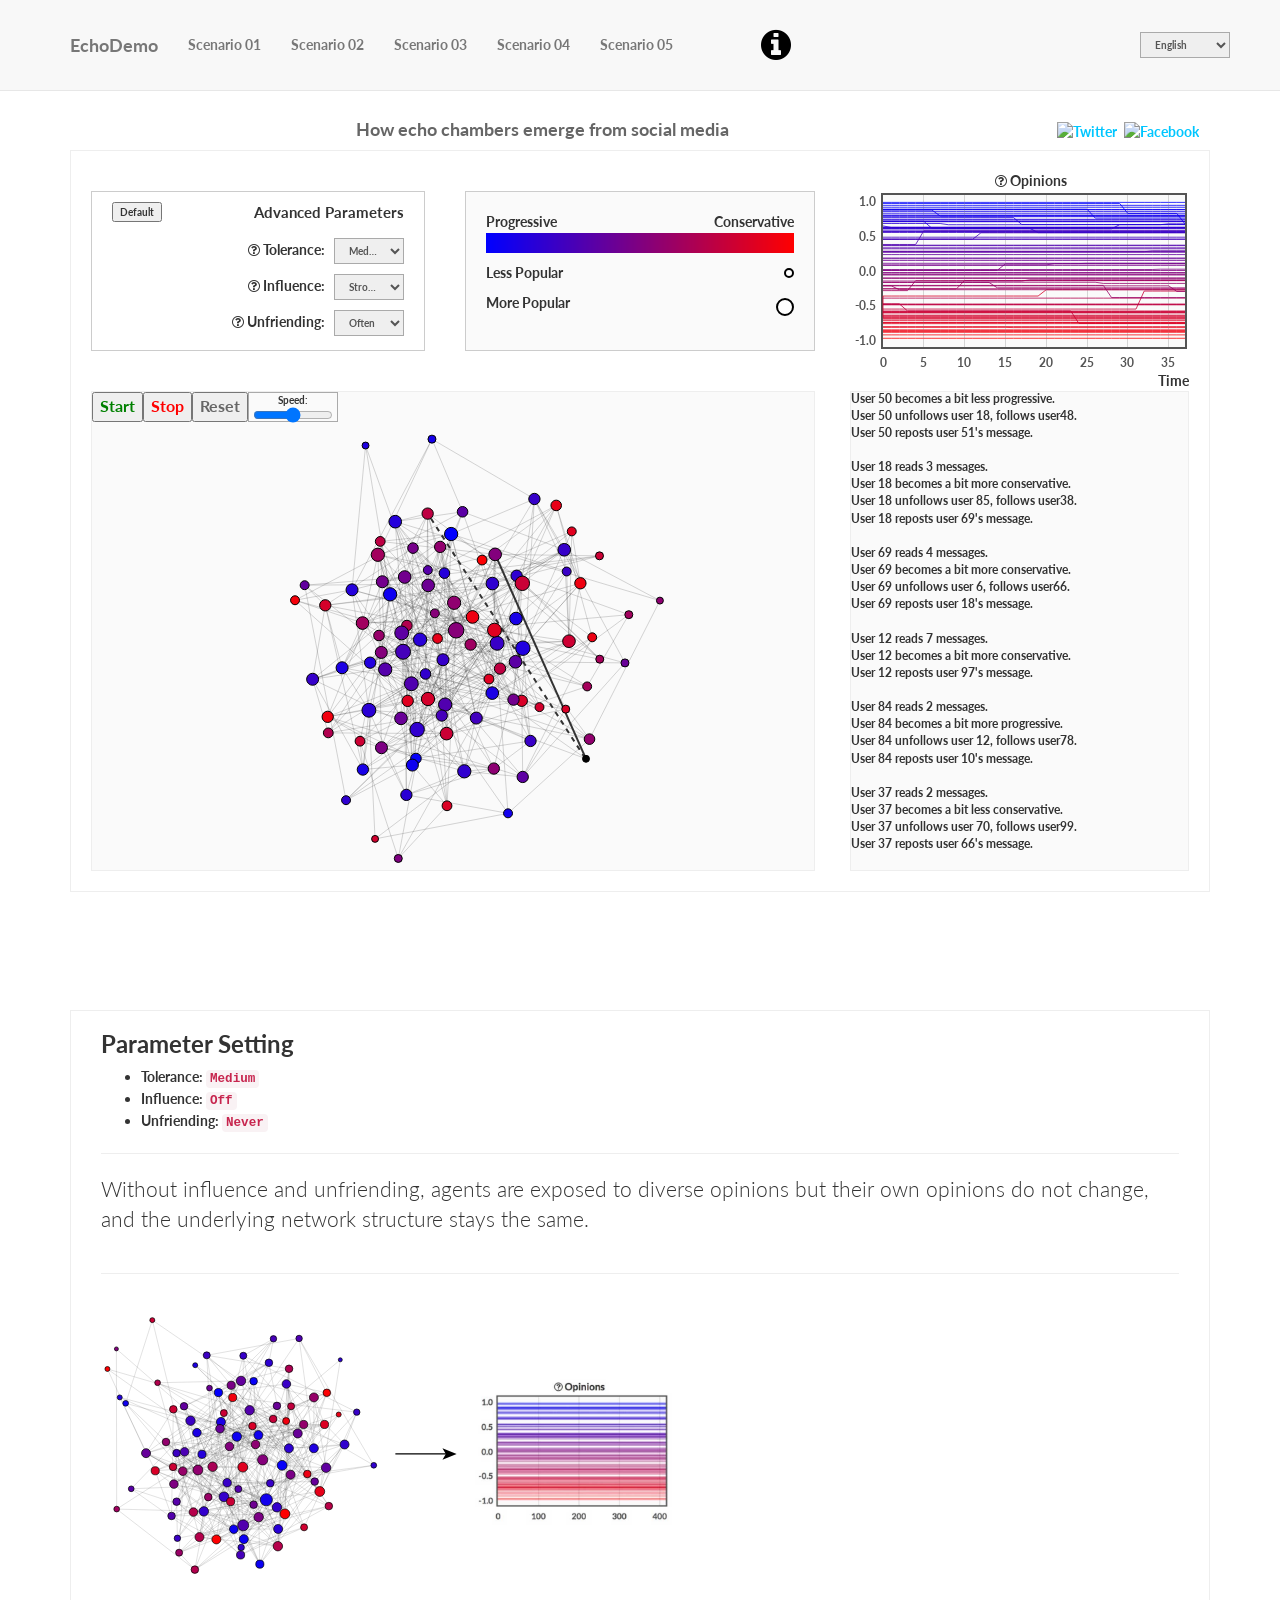
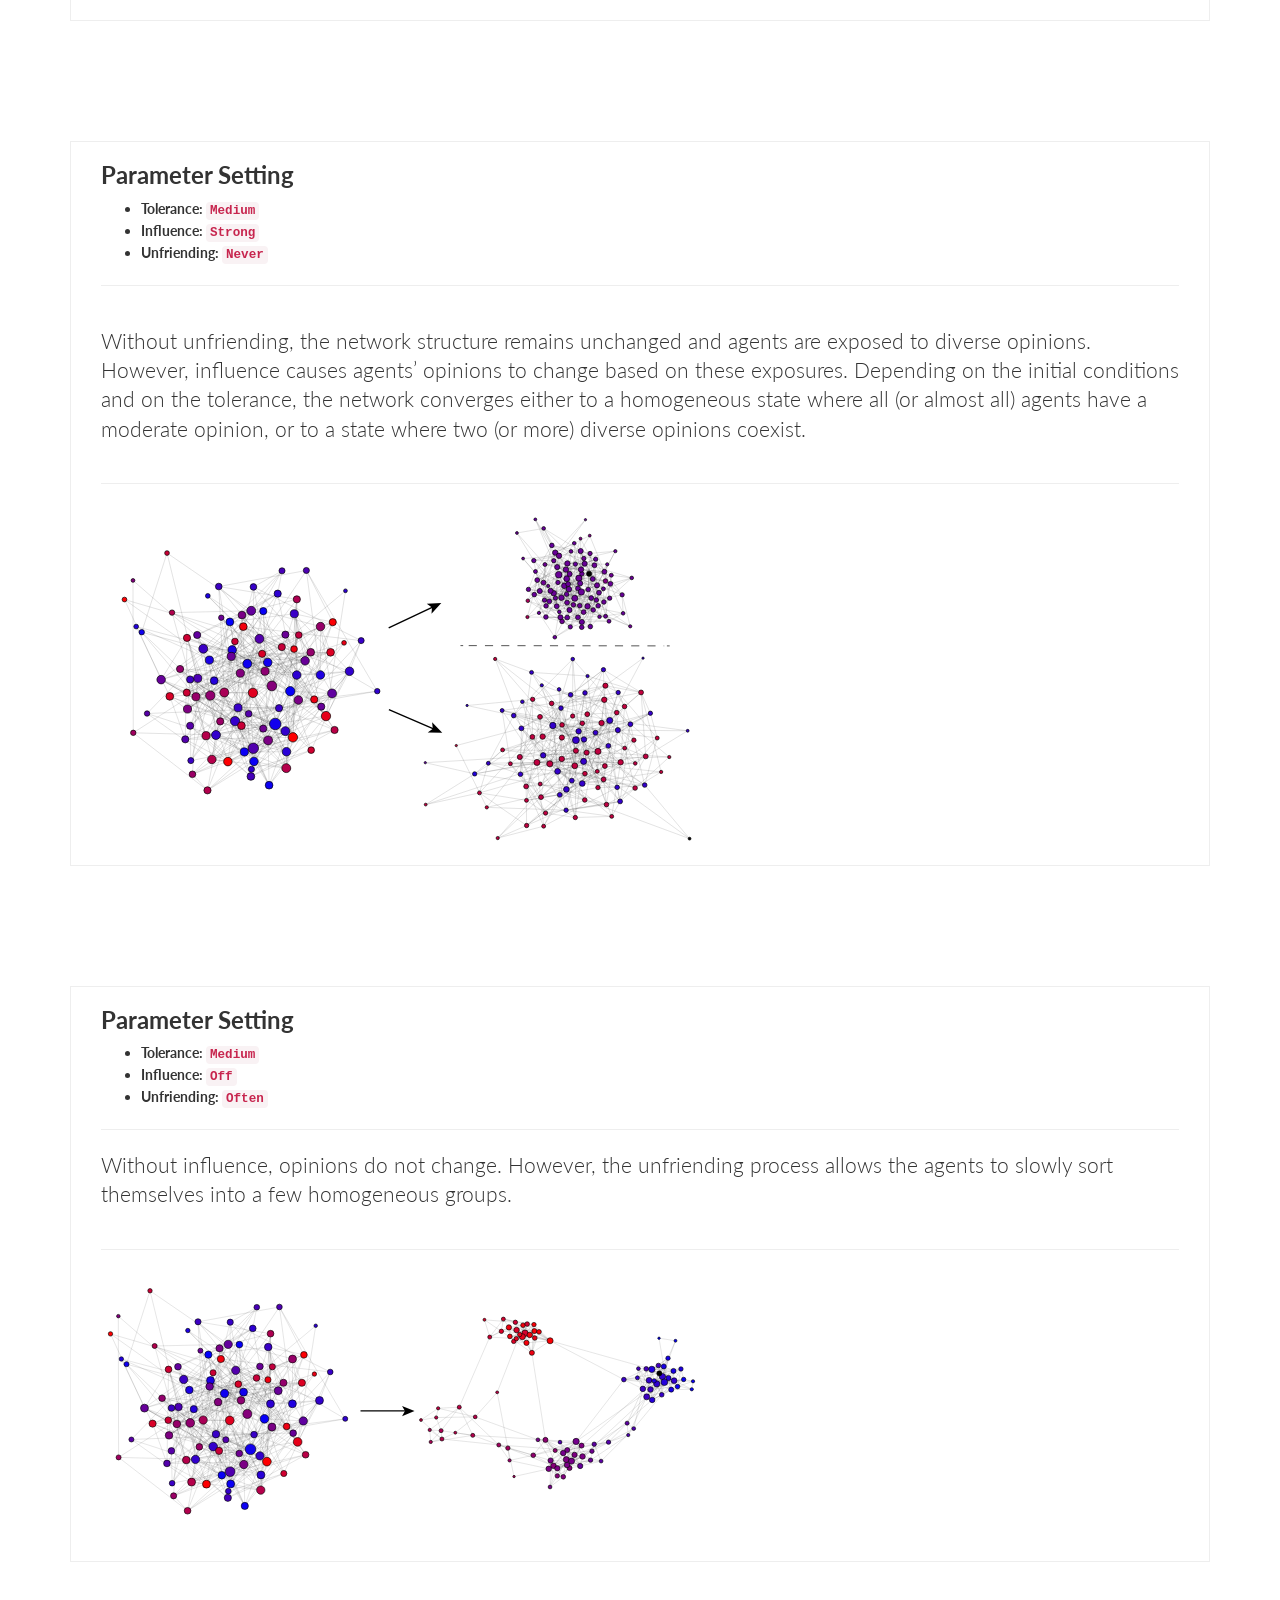
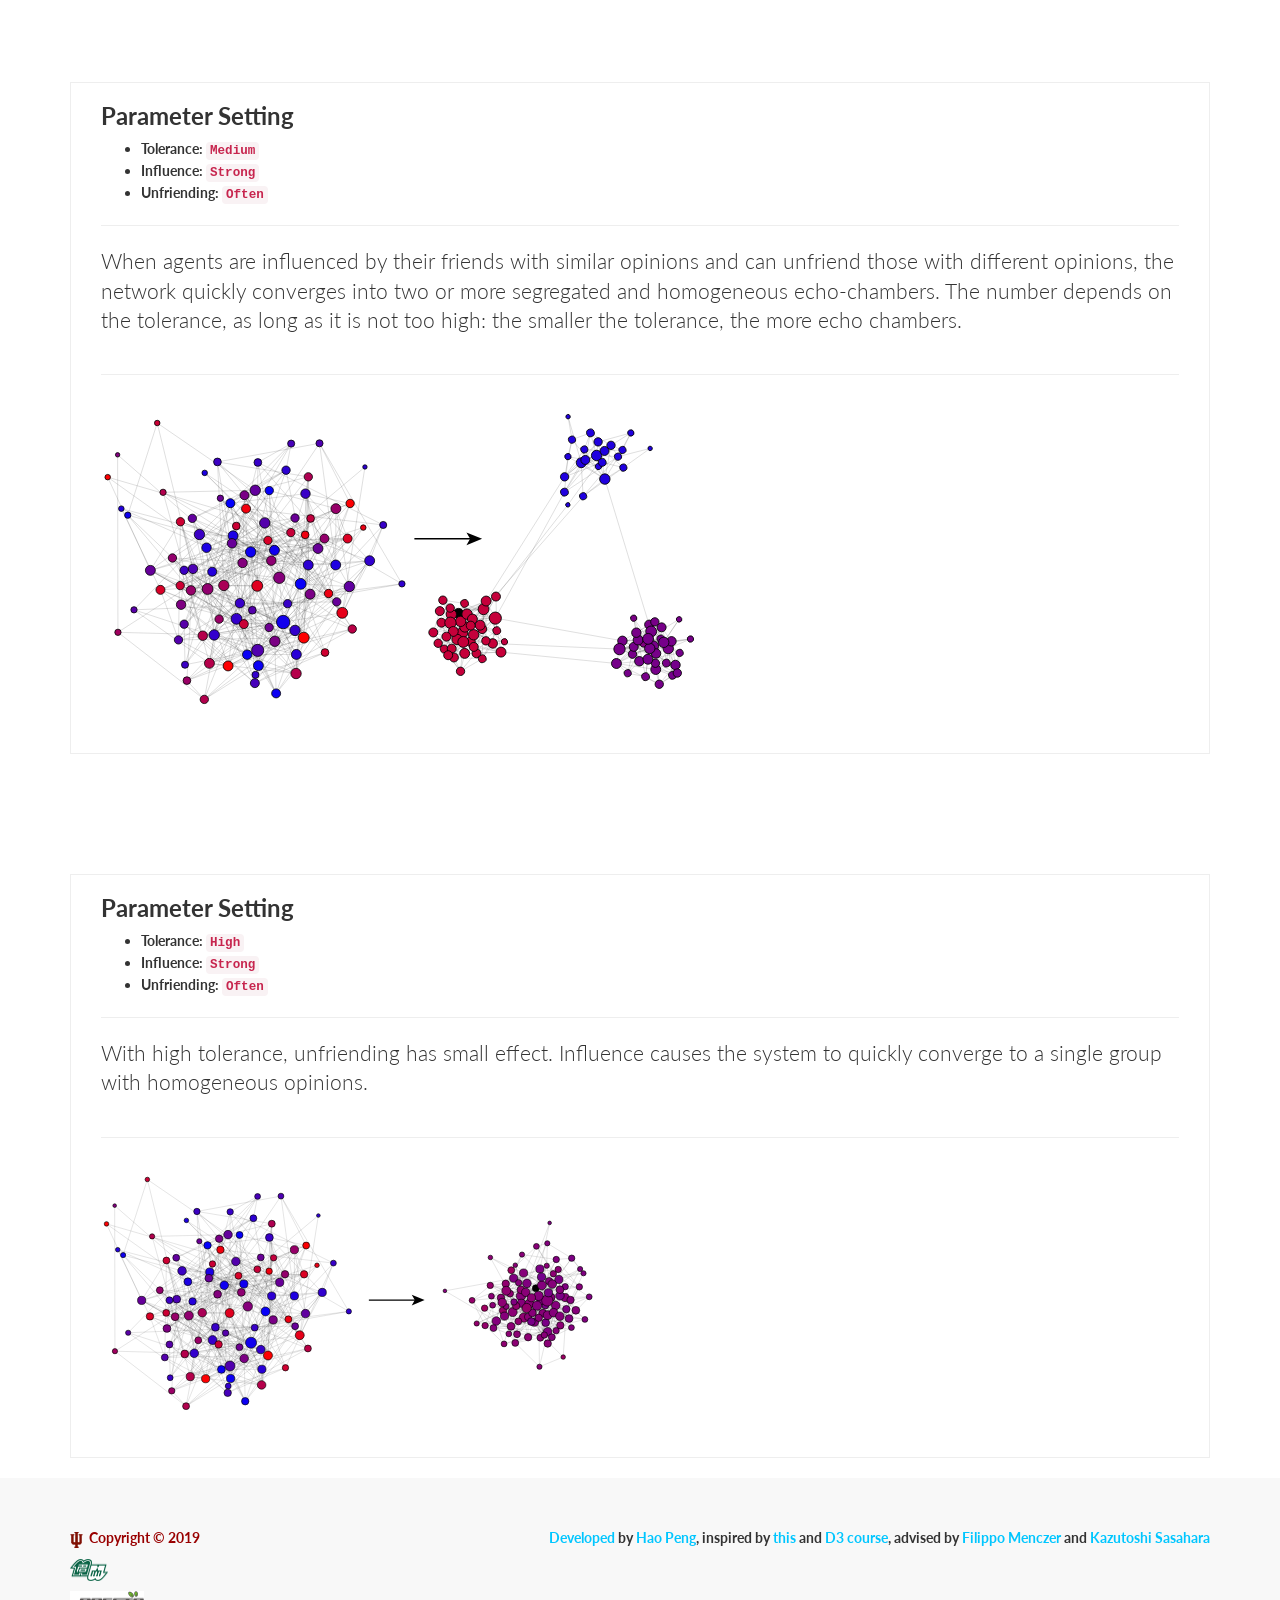
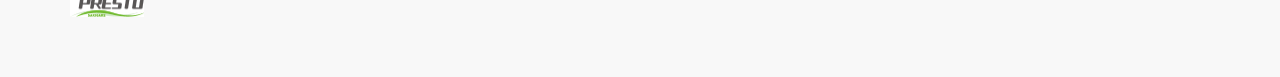
==== index.html @ 03f7b594 "Update index.html" ====
<!DOCTYPE html>
<html>

<head>
<title>Social Media Echo Chamber</title>
<meta charset="utf-8"/>
<meta name="viewport" content="width=device-width, height=device-height, initial-scale=1">
<meta property="og:title" content="EchoDemo" />
<meta property="og:description" content="How echo chambers emerge from social media" />
<meta property="og:url" content="https://haoopeng.github.io/echo-demo/" />
<meta property="og:image" content="https://haoopeng.github.io/echo-demo/img/EchoDemo.jpg" />
<meta property="og:type" content="website" />

<link rel="shortcut icon" type="image/x-icon" href="img/favicon.ico"/>
<link rel="stylesheet" type="text/css" href="https://maxcdn.bootstrapcdn.com/font-awesome/4.7.0/css/font-awesome.min.css"/>
<link rel='stylesheet' type='text/css' href='https://fonts.googleapis.com/css?family=Lato:100,300,400,700,900,100italic,300italic,400italic,700italic,900italic'/>
<link type="text/css" rel="stylesheet" href="css/bootstrap.min.css"/>
<link type="text/css" rel="stylesheet" href="css/main.css"/>
<link type="text/css" rel="stylesheet" href="css/jBox.css"/>
<link type="text/css" rel="stylesheet" href="css/scrolling-nav.css"/>
</head>

<!-- <body> -->
<body id="page-top" data-spy="scroll" data-target=".navbar-fixed-top">

    <!-- Navigation -->
    <nav class="navbar navbar-default navbar-fixed-top" role="navigation">
        <div class="container">
            <div class="navbar-header page-scroll">
                <button type="button" class="navbar-toggle" data-toggle="collapse" data-target=".navbar-ex1-collapse">
                    <span class="sr-only">Toggle navigation</span>
                    <span class="icon-bar"></span>
                    <span class="icon-bar"></span>
                    <span class="icon-bar"></span>
                </button>
                <a class="navbar-brand page-scroll" href="#page-top"><span class="lang-command">Title</span></a>
            </div>

            <!-- Collect the nav links, forms, and other content for toggling -->
            <div class="collapse navbar-collapse navbar-ex1-collapse">
                <ul class="nav navbar-nav">
                    <li class="hidden">
                        <a class="page-scroll" href="#page-top"></a>
                    </li>
                    <li>
                        <a class="page-scroll" href="#scenario01"><span class="lang-command">Scenario</span> 01</a>
                    </li>
                    <li>
                        <a class="page-scroll" href="#scenario02"><span class="lang-command">Scenario</span> 02</a>
                    </li>
                    <li>
                        <a class="page-scroll" href="#scenario03"><span class="lang-command">Scenario</span> 03</a>
                    </li>
                    <li>
                        <a class="page-scroll" href="#scenario04"><span class="lang-command">Scenario</span> 04</a>
                    </li>
                    <li>
                        <a class="page-scroll" href="#scenario05"><span class="lang-command">Scenario</span> 05</a>
                    </li>
                </ul>
                <i id="info-tab" class="fa fa-info-circle"></i>
                <select id="soflow-l" onChange="languagesselectorListener()">
                </select>
            </div>
        </div>
    </nav>

    <!-- Intro Section -->
    <section id="intro" class="intro-section">
      <div class="container">
        <div class="row">
          <div id="demo-title">
            <div class="col-sm-10 col-xs-12">
                <h4><span class="lang-command">Theme</span></h4>
            </div>
            <div class="col-sm-2 col-xs-12">
                <a href="https://twitter.com/share?url=https://haoopeng.github.io/echo-demo/&amp;text=Echo%20Chamber%20Demo&amp;hashtags=SocialMediaEchoChamber" target="_blank"><img src="https://simplesharebuttons.com/images/somacro/twitter.png" alt="Twitter"/></a>
                <a href="http://www.facebook.com/sharer.php?u=https://haoopeng.github.io/echo-demo/" target="_blank"><img src="https://simplesharebuttons.com/images/somacro/facebook.png" alt="Facebook"/></a>
            </div>
          </div>
        </div>

        <div id="demo-box">
          <div class="row">
            <div class="col-sm-4 col-xs-12">
                <div id="demo-controls">
                  <div id="para-title">
                    <button id="default-button"><span class="lang-command">Default</span></button><span class="lang-command">AdvancedParameters</span>
                  </div>
                  <div id="para-line"><i class="fa fa-question-circle-o" aria-hidden="true" title="$ToleranceDiscription"></i> <span class="lang-command">Tolerance</span>:&nbsp;&nbsp;
                    <select id="soflow-t">
                      <option value="0.2">$Low</option>
                      <option value="0.4" selected="selected">$Medium</option>
                      <option value="1.0">$High</option>
                    </select>
                  </div>
                  <div id="para-line"><i class="fa fa-question-circle-o" aria-hidden="true" title="$InfluenceDiscription"></i> <span class="lang-command">Influence</span>:&nbsp;&nbsp;
                    <select id="soflow-i">
                      <option value="0">$Off</option>
                      <option value="0.2">$Weak</option>
                      <option value="0.8" selected="selected">$Strong</option>
                    </select>
                  </div>
                  <div id="para-line"><i class="fa fa-question-circle-o" aria-hidden="true" title="$UnfriendingDiscription"></i> <span class="lang-command">Unfriending</span>:&nbsp;&nbsp;
                    <select id="soflow-u">
                      <option value="0">$Never</option>
                      <option value="0.5">$Sometimes</option>
                      <option value="0.9" selected="selected">$Often</option>
                    </select>
                  </div>
                </div>
              </div>

            <div class="col-sm-4 col-xs-12">
                <div id="demo-legend">
                    <span class="lang-command">Progressive</span><span id="demo-right" class="lang-command">Conservative</span>
                    <img src="img/RdPrBu.png" width="100%" height="20" alt="RdPrBu" style="max-width:100%;">
                    <div id="para-line"></div>
                    <div id="para-line">
                      <span class="lang-command">LessPopular</span><span class="symbol small"></span>
                    </div>
                    <div id="para-line">
                      <span class="lang-command">MorePopular</span><span class="symbol large"></span>
                    </div>
                </div>
            </div>

            <div class="col-sm-4 col-xs-12">
              <div id="demo-plot">
                <div id="plot-title">&nbsp;&nbsp;&nbsp;&nbsp;&nbsp;&nbsp;<i class="fa fa-question-circle-o" aria-hidden="true" title="$GraphDiscription"></i> <span class="lang-command">GraphTitle</span></div>
                <div id="demo-epicurves"></div>
                <div id="plot-xlable"><span class="lang-command">Time</span></div>
              </div>
            </div>
          </div>

          <div class="row">
            <div class="col-sm-8 col-xs-12">
              <div id="demo-graph-layout">
                <!-- <span id="start-text">Click Start button to start!</span> -->
                <button id="start-button"><span class="lang-command">Start</span></button>
                <button id="stop-button"><span class="lang-command">Stop</span></button>
                <button id="reset-button"><span class="lang-command">Reset</span></button>
                <span id="speed-box"><span class="lang-command">Speed</span>:</ br><input id="speed" type="range" min="0" max = "199" value="100" step="1" /></span>
              </div>
            </div>

            <div class="col-sm-4 col-xs-12">
              <div id="demo-chatting">
              </div>
            </div>
          </div>
        </div>
      </div>
    </section>

    <section id="scenario01" class="tutorial-section">
        <div class="container">
          <div id="tutorial-box">
            <div class="row">
                <div class="col-xs-12">
                    <h3 class="lang-command">ParameterSetting</h3>
                    <ul>
                      <li><span class="lang-command">Tolerance</span>: <code class="lang-command">Medium</code></li>
                      <li><span class="lang-command">Influence</span>: <code class="lang-command">Off</code></li>
                      <li><span class="lang-command">Unfriending</span>: <code class="lang-command">Never</code></li>
                    </ul>
                    <hr>
                </div>
            </div>
            <div class="row">
                <div class="col-xs-12">
                  <p class="lead"><span class="lang-command">Scenario01Discription</span></p>
                </div>
            </div>
            <div class="row">
                <div class="col-xs-12">
                    <hr>
                    <img class="img-responsive" src="svg/scenario01.svg" alt="scenario01" width="600">
                </div>
            </div>
            <br/>
          </div>
        </div>
    </section>

    <section id="scenario02" class="tutorial-section">
        <div class="container">
          <div id="tutorial-box">
            <div class="row">
                <div class="col-xs-12">
                    <h3 class="lang-command"><span class="lang-command">ParameterSetting</span></h3>
                    <ul>
                      <li><span class="lang-command">Tolerance</span>: <code class="lang-command">Medium</code></li>
                      <li><span class="lang-command">Influence</span>: <code class="lang-command">Strong</code></li>
                      <li><span class="lang-command">Unfriending</span>: <code class="lang-command">Never</code></li>
                    </ul>
                    <hr>
                </div>
            </div>
            <br/>
            <div class="row">
                <div class="col-xs-12">
                  <p class="lead"><span class="lang-command">Scenario02Discription</span></p>
                </div>
            </div>
            <div class="row">
                <div class="col-xs-12">
                    <hr>
                    <img class="img-responsive" src="svg/scenario02.svg" alt="scenario02" width="600">
                </div>
            </div>
          </div>
        </div>
    </section>

    <section id="scenario03" class="tutorial-section">
        <div class="container">
          <div id="tutorial-box">
            <div class="row">
                <div class="col-xs-12">
                    <h3 class="lang-command">ParameterSetting</h3>
                    <ul>
                      <li><span class="lang-command">Tolerance</span>: <code class="lang-command">Medium</code></li>
                      <li><span class="lang-command">Influence</span>: <code class="lang-command">Off</code></li>
                      <li><span class="lang-command">Unfriending</span>: <code class="lang-command">Often</code></li>
                    </ul>
                    <hr>
                </div>
            </div>
            <div class="row">
                <div class="col-xs-12">
                  <p class="lead"><span class="lang-command">Scenario03Discription</span></p>
                </div>
            </div>
            <div class="row">
                <div class="col-xs-12">
                    <hr>
                    <img class="img-responsive" src="svg/scenario03.svg" alt="scenario03" width="600">
                </div>
            </div>
            <br/>
          </div>
        </div>
    </section>

    <section id="scenario04" class="tutorial-section">
        <div class="container">
          <div id="tutorial-box">
            <div class="row">
                <div class="col-xs-12">
                    <h3 class="lang-command">ParameterSetting</h3>
                    <ul>
                      <li><span class="lang-command">Tolerance</span>: <code class="lang-command">Medium</code></li>
                      <li><span class="lang-command">Influence</span>: <code class="lang-command">Strong</code></li>
                      <li><span class="lang-command">Unfriending</span>: <code class="lang-command">Often</code></li>
                    </ul>
                    <hr>
                </div>
            </div>
            <div class="row">
                <div class="col-lg-12 col-sm-12 col-md-12 col-xs-12">
                  <p class="lead"><span class="lang-command">Scenario04Discription</span></p>
                </div>
            </div>
            <div class="row">
                <div class="col-xs-12">
                    <hr>
                    <img class="img-responsive" src="svg/scenario04.svg" alt="scenario04" width="600">
                </div>
            </div>
            <br/>
          </div>
        </div>
    </section>

    <section id="scenario05" class="tutorial-section">
        <div class="container">
          <div id="tutorial-box">
            <div class="row">
                <div class="col-xs-12">
                    <h3 class="lang-command">ParameterSetting</h3>
                    <ul>
                      <li><span class="lang-command">Tolerance</span>: <code class="lang-command">High</code></li>
                      <li><span class="lang-command">Influence</span>: <code class="lang-command">Strong</code></li>
                      <li><span class="lang-command">Unfriending</span>: <code class="lang-command">Often</code></li>
                    </ul>
                    <hr>
                </div>
            </div>
            <div class="row">
                <div class="col-xs-12">
                  <p class="lead"><span class="lang-command">Scenario05Discription</span></p>
                </div>
            </div>
            <div class="row">
                <div class="col-xs-12">
                    <hr>
                    <img class="img-responsive" src="svg/scenario05.svg" alt="scenario05" width="500">
                </div>
            </div>
            <br/>
          </div>
        </div>
    </section>

    <div id="footer">
      <div class="container">
        <div class="row">
          <div class="col-md-2 col-sm-12">
            <div id="copyright">
              <p><img src="img/block-iu.png" height="16" width="13" alt="IUB" align="top">&nbsp; <a id="copy" href="https://www.iu.edu/copyright/index.html">Copyright &copy; 2019</a><br/></p>
              <p><a id="copy" href="http://www.nagoya-u.ac.jp/"><img src="img/NU_logo.png" height="22" width="38" alt="Nagoya Univ" border="0"></a></p>
              <p><a id="copy" href="http://www.jst.go.jp/kisoken/presto/en/index.html"><img src="img/presto_enS.jpg" height="26" width="74" alt="Presto" border="0"></a></p>
            </div>
          </div>
          <div class="col-md-10 col-sm-12">
            <div id="author">
              <a href="https://github.com/haoopeng/Social-Media-Echo-Chamber">Developed</a> by <a href="http://haoopeng.github.io/">Hao Peng</a>, inspired by <a href="http://bl.ocks.org/ccattuto/raw/5892995/">this</a> and <a href="https://github.com/yy/dviz-course">D3 course</a>, advised by <a href="http://cnets.indiana.edu/fil/">Filippo Menczer</a> and <a href="http://www.colorlessgreen.info/">Kazutoshi Sasahara</a><Br>
              <span class="lang-command">TranslatersName</span>
            </div>
          </div>
        </div>
      </div>
    </div>

    <div id="info">
      <div id="info-inner">
        <i id="info-close" class="fa fa-times"></i>
        <div id="info-inner-inner">
          <h1 class="lang-command">InfoTitle</h1>
          <h2 class="lang-command">InfoIntroQ</h2>
          <p class="lang-command">InfoIntroA</p>
          <h2 class="lang-command">InfoRepresentQ</h2>
          <p class="lang-command">InfoRepresentA</p>
          <h2 class="lang-command">InfoHowQ</h2>
          <p class="lang-command">InfoHowA</p>
          <h2 class="lang-command">InfoInstructionsQ</h2>
          <p class="lang-command">InfoInstructionsA</p>
        </div>
      </div>
    </div>


<script type="text/javascript" src="js/jquery-2.2.4.min.js"></script>
<script type="text/javascript" src="js/jquery.flot.min.js"></script>
<script type="text/javascript" src="js/jquery.easing.min.js"></script>
<script type="text/javascript" src="js/bootstrap.min.js"></script>
<!-- put jBox.js below jquery.js -->
<script type="text/javascript" src="js/jBox.min.js"></script>
<script type="text/javascript" src="js/scrolling-nav.js"></script>
<script type="text/javascript" src="js/d3.v4.min.js" charset="utf-8"></script>
<script type="text/javascript" src="js/d3-color.v1.min.js"></script>
<script type="text/javascript" src="js/d3-scale-chromatic.v1.min.js" charset="utf-8"></script>
<script type="text/javascript" src="js/languageset.js" charset="utf-8"></script>
<script type="text/javascript" src="js/main.js"></script>
<script type="text/javascript" src="js/language.js" charset="utf-8"></script>

<script type="text/javascript">
  $(document).ready(function() {
    new jBox('Tooltip', {
      attach: 'i.fa.fa-question-circle-o',
      theme: 'TooltipDark',
      width: 350
    });
  });
</script>

</body>

</html>
---- css/main.css ----
/*.demo-container {
    width: 1040px;
    margin: auto;
}*/

div#demo-box {
  border: 1px solid #eee;
}

div#tutorial-box {
  border: 1px solid #eee;
  padding: 30px;
  padding-top: 0px;
  padding-bottom: 10px;
}

div#demo-title {
  text-align: center;
  color: #666;
}

#demo-title img {
  margin-top: 10px;
  width: 20px;
  padding: 2px;
  border: 0;
  box-shadow: 0;
  display: inline;
}

div#demo-controls {
  height: 160px;
  margin: 20px;
  margin-bottom: 0;
  text-align: right;
  padding: 20px;
  padding-top: 10px;
  padding-bottom: 10px;
  border: 1px solid #ccc;
}

div#para-title {
  font-size: 15px;
  margin-bottom: 15px;
}

div#para-line {
  margin-bottom: 10px;
}

select#soflow-t, #soflow-i, #soflow-u {
  background-position: 97% center;
  background-repeat: no-repeat;
  border: 1px solid #AAA;
  color: #555;
  overflow: hidden;
  padding: 5px 10px;
  text-overflow: ellipsis;
  white-space: nowrap;
  width: 70px;
  font-size: 10px;
}

select#soflow-l {
  position: absolute;
  right: 50px;
  top: 50%;
  transform: translateY(-50%);
  background-position: 97% center;
  background-repeat: no-repeat;
  border: 1px solid #AAA;
  color: #555;
  overflow: hidden;
  padding: 5px 10px;
  text-overflow: ellipsis;
  white-space: nowrap;
  width: 90px;
  font-size: 10px;
}

div#demo-legend {
  height: 160px;
  margin: 20px;
  margin-bottom: 0;
  padding: 20px;
  border: 1px solid #ccc;
  background: #fafafa;
  text-align: left;
}

.symbol {
  float: right;
  border-radius: 50%;
  border: 2px solid #000000;
  display: block;
  margin: 5px auto 0;
  background-color: #ffffff;
}

.symbol.small { width: 10px; height: 10px; }
.symbol.large  { width: 18px; height: 18px; }

div#demo-plot {
  height: 200px;
  background: #fff;
  margin: 20px;
}

div#demo-epicurves {
  height: 180px;
}

div#plot-title {
  height: 20px;
  text-align: center;
}

div#plot-xlable {
  height: 10px;
  text-align: right;
}

div#demo-graph-layout {
  height: 480px;
  margin: 20px;
  margin-bottom: 0;
  background: #fafafa;
  border: 1px solid #eee;
  clear: both;
  position: relative;
}

div#demo-chatting {
  height: 480px;
  margin: 20px;
  background: #fafafa;
  border: 1px solid #eee;
  position: relative;
  overflow: auto;
  font-size: 12px;
  text-align: left;
}

span#demo-right {
  float: right;
}

circle.node {
  stroke: #000;
  stroke-width: 1px;
  fill: #ff0;
}

line.link {
  stroke: #333;
  stroke-opacity: .2;
  stroke-width: 1px;
}

button {
  float: left;
  font-size: 16px;
  height: 30px;
}

button#reset-button {
  color: #666;
}

button#start-button {
  color: #008000;
}

button#stop-button {
  color: #FF0000;
}

button#default-button {
  margin-top: 0px;
  font-size: 10px;
  height: 20px;
}

span#speed-box {
  float: left;
  height: 30px;
  text-align: center;
  font-size: 10px;
  width: 90px;
  border: 1px solid #aaa;
}

input#speed {
  width: 80px;
  margin: 0 auto;
}

a {
  text-decoration: none;
  color: #00c6ff;
}

a#copy {
  text-decoration: none;
  color: #990000;
}

div#footer {
  background-color: #f8f8f8;
  padding: 50px;
  text-align: center;
}

div#copyright {
  margin-bottom: 10px;
}

#info-tab {
  cursor: pointer;
  position: relative;
  font-size: 2.5em;
  width: 5em;
  height: 1.25em;
  /*background: rgba(60,118,61,0.18);*/
  color: black;
  text-align: center;
  padding-top: 0.2em;
  border-radius: 10px;
}

#info {
  position: fixed;
  bottom: 0;
  right: -100%;
  height: 100%;
  background: rgba(255,255,255,0.98);
  width: 100%;
  z-index: 8;
}

#info #info-inner {
  overflow-y: scroll;
  padding-bottom: 100px;
  height: 100%;
  width: 100%;
  padding: 75px 50px;
  margin: auto;
  position: relative;
}

#info #info-inner #info-inner-inner {
  max-width: 750px;
  margin: auto;
}


#info #info-close {
  cursor: pointer;
  position: absolute;
  font-size: 3em;
  top: 20px;
  left: 20px;
  width: 1.25em;
  height: 1.25em;
  color: black;
  text-align: center;
  padding-top: 0.15em;
  border-radius: 10px 0 0 10px;
}

#info #info-close:hover { opacity: 0.5; }
#info h1 { margin-top: 10px; font-size: 18px; font-weight: bold; }
#info h2 { margin-top: 30px; font-size: 16px; font-weight: bold; }
#info p, #info ul { margin-top: 10px; font-size: 14px; }
---- css/jBox.css ----
/* Global */

.jBox-wrapper {
  text-align: left;
  box-sizing: border-box;
}

.jBox-title,
.jBox-content,
.jBox-container {
  position: relative;
  word-break: break-word;
  box-sizing: border-box;
}

.jBox-container {
  background: #fff;
}

.jBox-content {
  padding: 8px 10px;
  overflow-x: hidden;
  overflow-y: auto;
  transition: opacity .2s;
}

/* jBox Tooltip */

.jBox-Tooltip .jBox-container,
.jBox-Mouse .jBox-container {
  border-radius: 3px;
  box-shadow: 0 0 3px rgba(0, 0, 0, .25);
}

.jBox-Tooltip .jBox-title,
.jBox-Mouse .jBox-title {
  padding: 8px 10px 0;
  font-weight: bold;
}

.jBox-hasTitle.jBox-Tooltip .jBox-content,
.jBox-hasTitle.jBox-Mouse .jBox-content {
  padding-top: 5px;
}

.jBox-Mouse {
  pointer-events: none;
}

/* Pointer */

.jBox-pointer {
  position: absolute;
  overflow: hidden;
}

.jBox-pointer-top { top: 0; }
.jBox-pointer-bottom { bottom: 0; }
.jBox-pointer-left { left: 0; }
.jBox-pointer-right { right: 0; }

.jBox-pointer-top,
.jBox-pointer-bottom {
  width: 30px;
  height: 12px;
}

.jBox-pointer-left,
.jBox-pointer-right {
  width: 12px;
  height: 30px;
}

.jBox-pointer:after {
  content: '';
  width: 20px;
  height: 20px;
  position: absolute;
  background: #fff;
  transform: rotate(45deg);
}

.jBox-pointer-top:after {
  left: 5px;
  top: 6px;
  box-shadow: -1px -1px 2px rgba(0, 0, 0, .15);
}

.jBox-pointer-right:after {
  top: 5px;
  right: 6px;
  box-shadow: 1px -1px 2px rgba(0, 0, 0, .15);
}

.jBox-pointer-bottom:after {
  left: 5px;
  bottom: 6px;
  box-shadow: 1px 1px 2px rgba(0, 0, 0, .15);
}

.jBox-pointer-left:after {
  top: 5px;
  left: 6px;
  box-shadow: -1px 1px 2px rgba(0, 0, 0, .15);
}

/* jBox Modal */

.jBox-Modal .jBox-container {
  border-radius: 4px;
}

.jBox-Modal .jBox-content {
  padding: 15px 20px;
}

.jBox-Modal .jBox-title {
  border-radius: 4px 4px 0 0;
  padding: 15px 20px;
  background: #fafafa;
  border-bottom: 1px solid #eee;
}

.jBox-Modal .jBox-footer {
  border-radius: 0 0 4px 4px;
}

.jBox-Modal.jBox-closeButton-title .jBox-title {
  padding-right: 55px;
}

.jBox-Modal .jBox-container,
.jBox-Modal.jBox-closeButton-box:before {
  box-shadow: 0 3px 15px rgba(0, 0, 0, .4), 0 0 5px rgba(0, 0, 0, .4);
}

/* Close button */

.jBox-closeButton {
  cursor: pointer;
  position: absolute;
}

.jBox-closeButton svg {
  position: absolute;
  top: 50%;
  right: 50%;
}

.jBox-closeButton path {
  transition: fill .2s;
}

.jBox-closeButton path {
  fill: #aaa;
}

.jBox-closeButton:hover path {
  fill: #888;
}

.jBox-closeButton:active path {
  fill: #666;
}

/* Close button in overlay */

.jBox-overlay .jBox-closeButton {
  top: 0;
  right: 0;
  width: 40px;
  height: 40px;
}

.jBox-overlay .jBox-closeButton svg {
  width: 20px;
  height: 20px;
  margin-top: -10px;
  margin-right: -10px;
}

.jBox-overlay .jBox-closeButton path,
.jBox-overlay .jBox-closeButton:active path {
  fill: #ddd;
}

.jBox-overlay .jBox-closeButton:hover path {
  fill: #fff;
}

/* Close button in title */

.jBox-closeButton-title .jBox-closeButton {
  top: 0;
  right: 0;
  bottom: 0;
  width: 40px;
}

.jBox-closeButton-title .jBox-closeButton svg {
  width: 12px;
  height: 12px;
  margin-top: -6px;
  margin-right: -6px;
}

/* Close button in box */

.jBox-closeButton-box .jBox-closeButton {
  top: -8px;
  right: -10px;
  width: 24px;
  height: 24px;
  background: #fff;
  border-radius: 50%;
}

.jBox-closeButton-box .jBox-closeButton svg {
  width: 10px;
  height: 10px;
  margin-top: -5px;
  margin-right: -5px;
}

.jBox-hasTitle.jBox-Modal.jBox-closeButton-box .jBox-closeButton {
  background: #fafafa;
}

.jBox-closeButton-box:before {
  content: '';
  position: absolute;
  top: -8px;
  right: -10px;
  width: 24px;
  height: 24px;
  border-radius: 50%;
  box-shadow: 0 0 5px rgba(0, 0, 0, .3);
}

.jBox-pointerPosition-top.jBox-closeButton-box:before {
  top: 5px;
}

.jBox-pointerPosition-right.jBox-closeButton-box:before {
  right: 2px;
}

/* Overlay */

.jBox-overlay {
  position: fixed;
  top: 0;
  left: 0;
  width: 100%;
  height: 100%;
  background-color: rgba(0, 0, 0, .82);
}

/* Footer */

.jBox-footer {
  background: #fafafa;
  border-top: 1px solid #eee;
  padding: 8px 10px;
  border-radius: 0 0 3px 3px;
}

/* Block scrolling */

body[class^="jBox-blockScroll-"],
body[class*=" jBox-blockScroll-"] {
  overflow: hidden;
}

/* Draggable */

.jBox-draggable {
  cursor: move;
}

/* Spinner */

@keyframes jBoxLoading {
  to { transform: rotate(360deg); }
}

.jBox-loading .jBox-content {
  opacity: .2;
}

.jBox-loading-spinner .jBox-content {
  min-height: 38px !important;
  min-width: 38px !important;
  opacity: 0;
}

.jBox-spinner {
  box-sizing: border-box;
  position: absolute;
  top: 50%;
  left: 50%;
  width: 24px;
  height: 24px;
  margin-top: -12px;
  margin-left: -12px;
}

.jBox-spinner:before {
  display: block;
  box-sizing: border-box;
  content: '';
  width: 24px;
  height: 24px;
  border-radius: 50%;
  border: 2px solid rgba(0, 0, 0, .2);
  border-top-color: rgba(0, 0, 0, .8);
  animation: jBoxLoading .6s linear infinite;
}

/* Animations */

[class^="jBox-animated-"],
[class*=" jBox-animated-"] {
  animation-fill-mode: both;
}

@keyframes jBox-tada {
  0% {transform: scale(1);}
  10%, 20% {transform: scale(0.8) rotate(-4deg);}
  30%, 50%, 70%, 90% {transform: scale(1.2) rotate(4deg);}
  40%, 60%, 80% {transform: scale(1.2) rotate(-4deg);}
  100% {transform: scale(1) rotate(0);}
}

.jBox-animated-tada {
  animation: jBox-tada 1s;
}

@keyframes jBox-tadaSmall {
  0% {transform: scale(1);}
  10%, 20% {transform: scale(0.9) rotate(-2deg);}
  30%, 50%, 70%, 90% {transform: scale(1.1) rotate(2deg);}
  40%, 60%, 80% {transform: scale(1.1) rotate(-2deg);}
  100% {transform: scale(1) rotate(0);}
}

.jBox-animated-tadaSmall {
  animation: jBox-tadaSmall 1s;
}

@keyframes jBox-flash {
  0%, 50%, 100% {opacity: 1;}  
  25%, 75% {opacity: 0;}
}

.jBox-animated-flash {
  animation: jBox-flash .5s;
}

@keyframes jBox-shake {
  0%, 100% {transform: translateX(0);}
  20%, 60% {transform: translateX(-6px);}
  40%, 80% {transform: translateX(6px);}
}

.jBox-animated-shake {
  animation: jBox-shake .4s;
}

@keyframes jBox-pulseUp {
  0% {transform: scale(1);}
  50% {transform: scale(1.15);}
  100% {transform: scale(1);}
}

.jBox-animated-pulseUp {
  animation: jBox-pulseUp .25s;
}

@keyframes jBox-pulseDown {
  0% {transform: scale(1);}
  50% {transform: scale(0.85);}
  100% {transform: scale(1);}
}

.jBox-animated-pulseDown {
  animation: jBox-pulseDown .25s;
}

@keyframes jBox-popIn {
  0% {transform: scale(0);}
  50% {transform: scale(1.1);}
  100% {transform: scale(1);}
}

.jBox-animated-popIn {
  animation: jBox-popIn .25s;
}

@keyframes jBox-popOut {
  0% {transform: scale(1);}
  50% {transform: scale(1.1);}
  100% {transform: scale(0);}
}

.jBox-animated-popOut {
  animation: jBox-popOut .25s;
}

@keyframes jBox-fadeIn {
  0% {opacity: 0;}
  100% {opacity: 1;}
}

.jBox-animated-fadeIn {
  animation: jBox-fadeIn .2s;
}

@keyframes jBox-fadeOut {
  0% {opacity: 1;}
  100% {opacity: 0;}
}

.jBox-animated-fadeOut {
  animation: jBox-fadeOut .2s;
}

@keyframes jBox-slideUp {
  0% {transform: translateY(0);}
  100% {transform: translateY(-300px); opacity: 0;}
}

.jBox-animated-slideUp {
  animation: jBox-slideUp .4s;
}

@keyframes jBox-slideRight {
  0% {transform: translateX(0);}
  100% {transform: translateX(300px); opacity: 0;}
}

.jBox-animated-slideRight {
  animation: jBox-slideRight .4s;
}

@keyframes jBox-slideDown {
  0% {transform: translateY(0);}
  100% {transform: translateY(300px); opacity: 0;}
}

.jBox-animated-slideDown {
  animation: jBox-slideDown .4s;
}

@keyframes jBox-slideLeft {
  0% {transform: translateX(0);}
  100% {transform: translateX(-300px); opacity: 0;}
}

.jBox-animated-slideLeft {
  animation: jBox-slideLeft .4s;
}
---- css/scrolling-nav.css ----
body, html {
    width: 100%;
    height: 100%;
}

body, h1, h2, h3, h4, h5, h6 {
    font-family: "Lato", "Helvetica Neue", Helvetica, Arial, sans-serif;
    font-weight: 700;
}

.intro-section {
    height: 1880px;
    padding-top: 110px;
    background: #fff;
}

.tutorial-section {
    padding: 20px;
    padding-top: 100px;
    background: #fff; /*#eee*/
}

/*when screen is less than 768px, add these: */
@media only screen and (min-width: 768px) {
    .navbar {
        padding: 20px 0;
        -webkit-transition: background .5s ease-in-out,padding .5s ease-in-out;
        -moz-transition: background .5s ease-in-out,padding .5s ease-in-out;
        transition: background .5s ease-in-out,padding .5s ease-in-out;
    }

    .top-nav-collapse {
        padding: 0;
    }

    #intro {
        height: 910px;
        padding-top: 110px;
        background: #fff;
    }

    div#demo-controls {
        margin-left: 20px;
        margin-right: 5px;
        margin-top: 40px;
        margin-bottom: 0px;
    }

    div#demo-legend {
        margin: 5px;
        margin-top: 40px;
        margin-bottom: 0px;
    }

    div#demo-plot {
        margin-left: 0px;
        margin-bottom: 0px;
        margin-left: 5px;
    }

    div#demo-graph-layout {
        margin-right: 5px;
    }

    div#demo-chatting {
        margin-left: 0px;
    }
}

/*when it continue increases to 992px, add these: */
@media only screen and (max-width: 992px) and (min-width: 768px){
    div#demo-box {
        font-size: 10px;
    }
    div#para-title {
        font-size: 12px;
    }
    div#plot-title {
        height: 12spx;
        text-align: center;
    }
    div#demo-title {
        margin-top: 30px;
    }
    #info-tab {
        position: absolute;
        right: 9%;
        top: 34%;
        font-size: 1.5em;
    }
    select#soflow-l {
        right: 5%;
        top: 50%;
        width: 70px;
    }
}

/*when it's larger than 992px, add these: */
@media only screen and (min-width: 992px) {
    div#copyright {
        text-align: left;
    }

    div#author {
        text-align: right;
    }
}
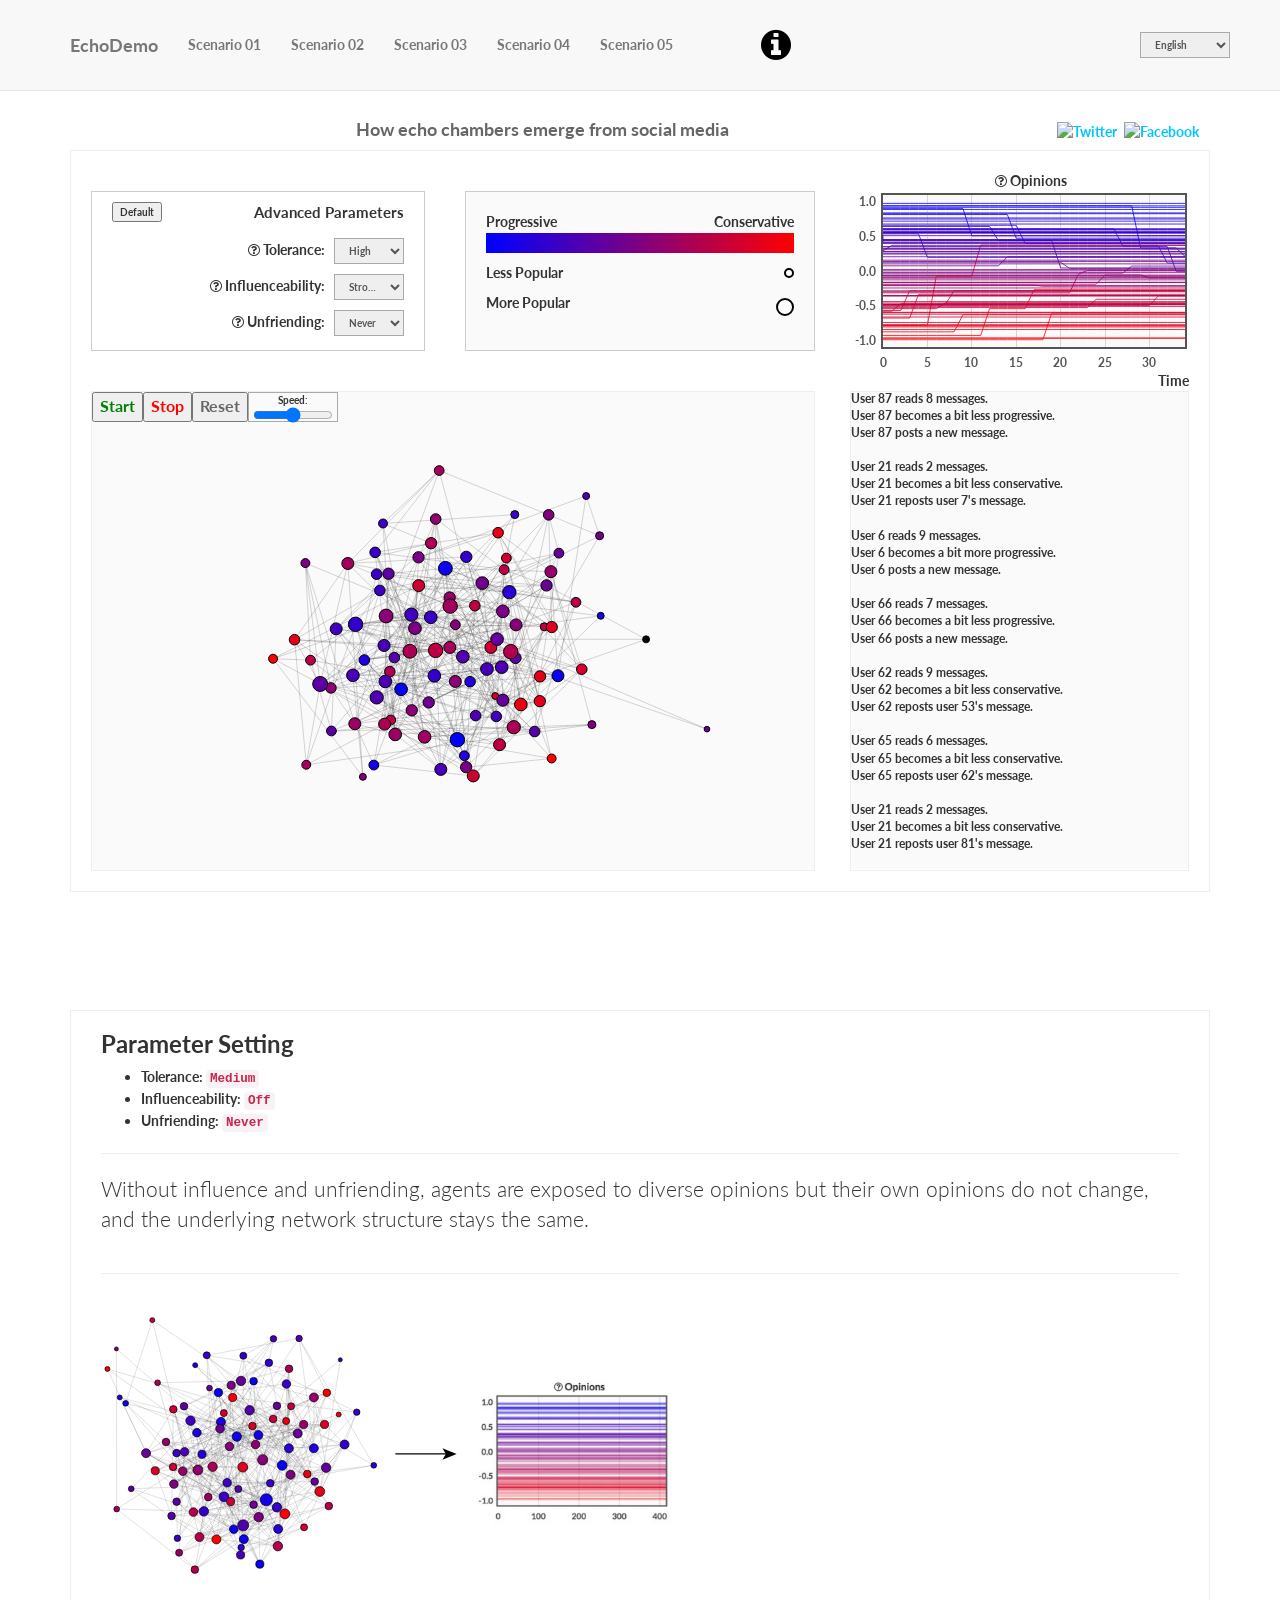
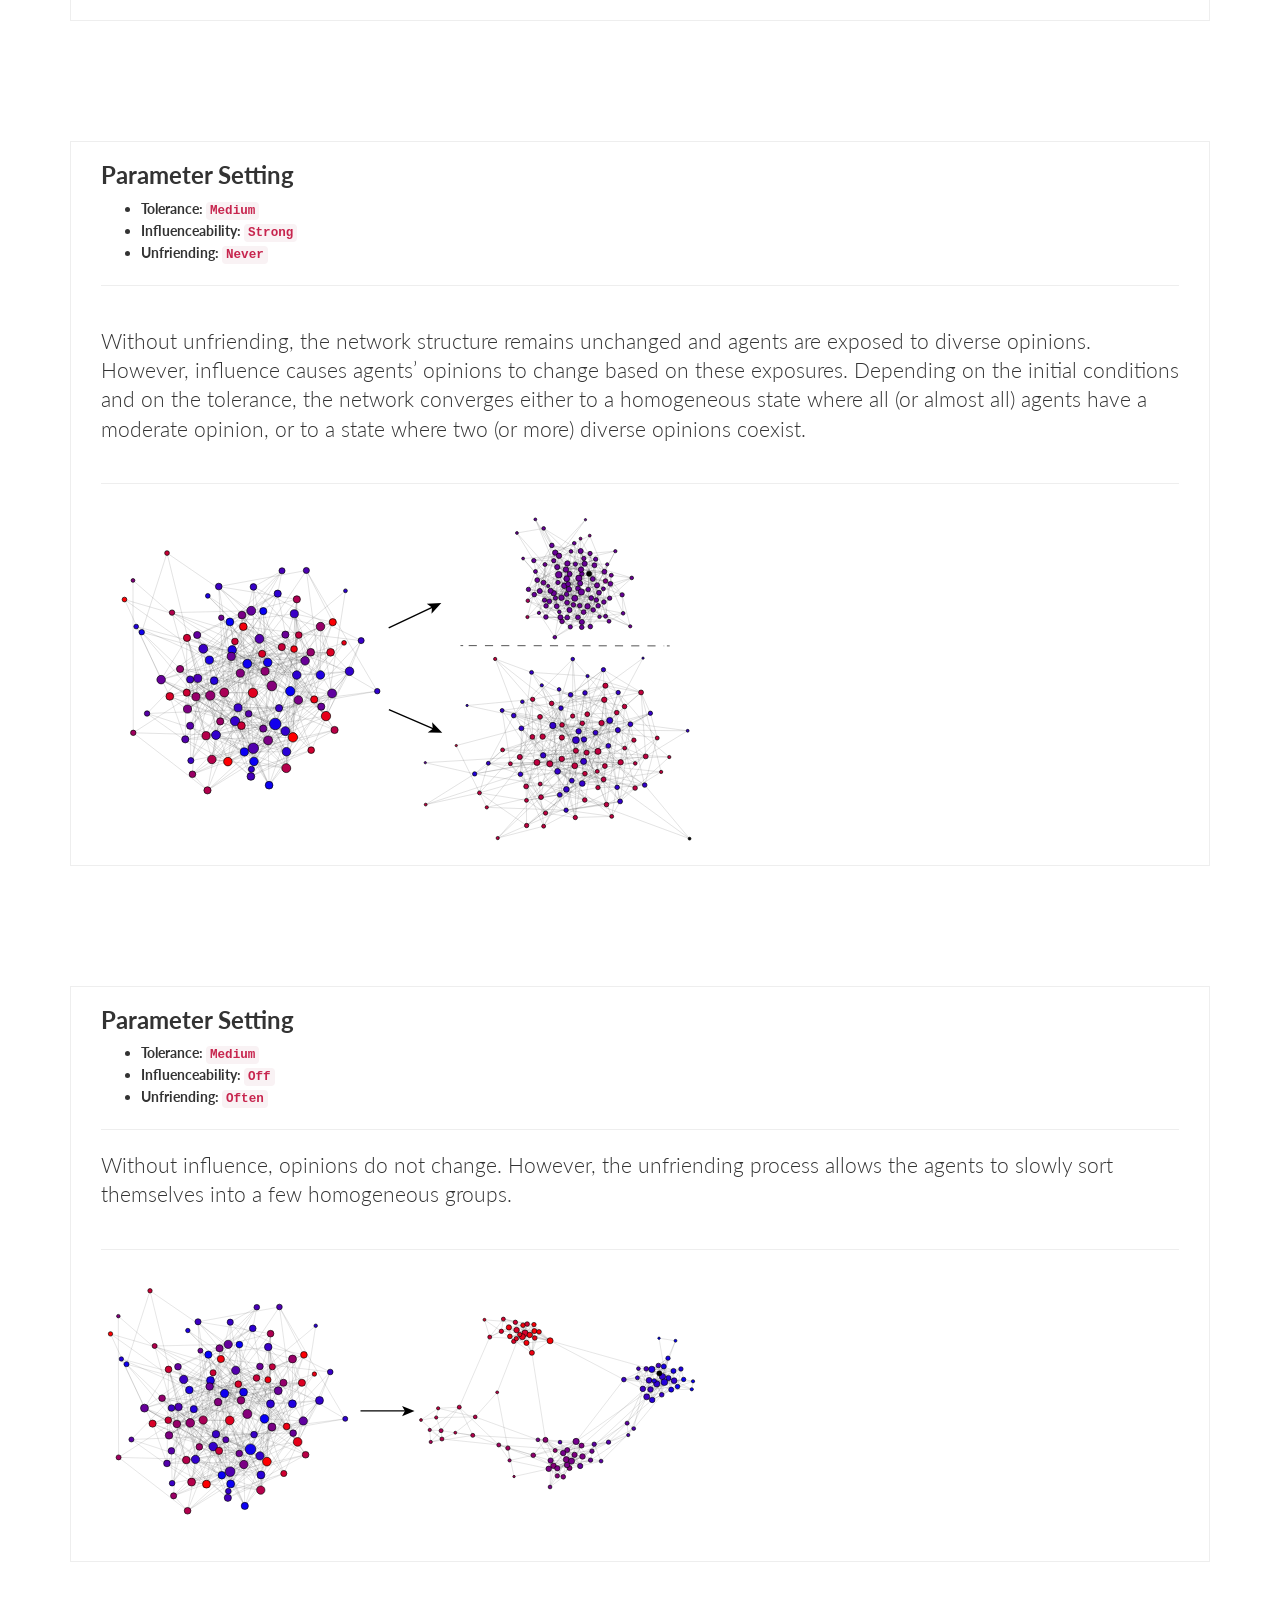
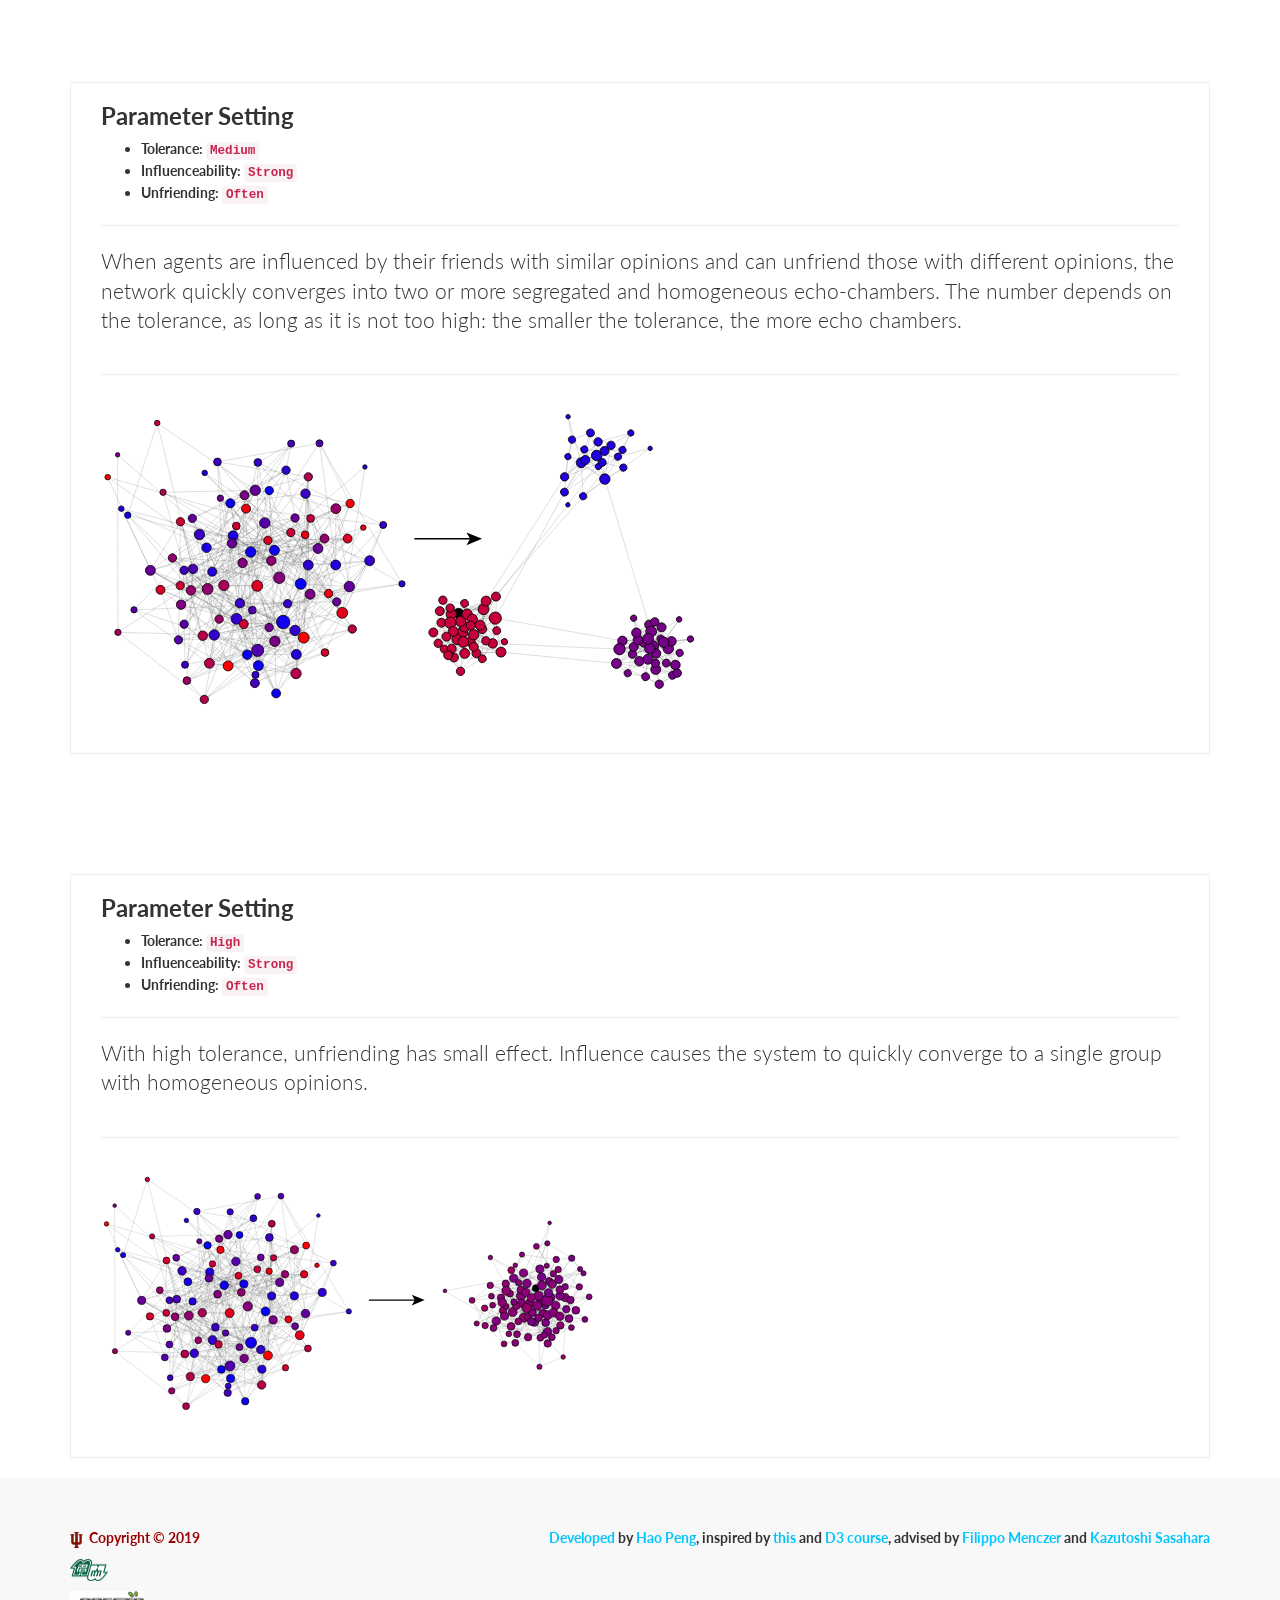
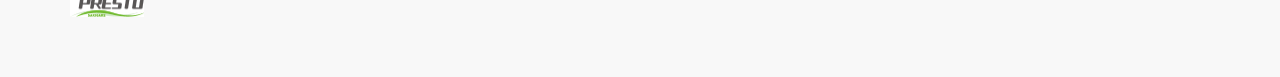
==== commit 9c11329d: "changed defaults and influence -> influenceability" ====
--- a/index.html
+++ b/index.html
@@ -90,11 +90,11 @@
                   <div id="para-line"><i class="fa fa-question-circle-o" aria-hidden="true" title="$ToleranceDiscription"></i> <span class="lang-command">Tolerance</span>:&nbsp;&nbsp;
                     <select id="soflow-t">
                       <option value="0.2">$Low</option>
-                      <option value="0.4" selected="selected">$Medium</option>
-                      <option value="1.0">$High</option>
+                      <option value="0.4">$Medium</option>
+                      <option value="1.0" selected="selected">$High</option>
                     </select>
                   </div>
-                  <div id="para-line"><i class="fa fa-question-circle-o" aria-hidden="true" title="$InfluenceDiscription"></i> <span class="lang-command">Influence</span>:&nbsp;&nbsp;
+                  <div id="para-line"><i class="fa fa-question-circle-o" aria-hidden="true" title="$InfluenceDiscription"></i> <span class="lang-command">Influenceability</span>:&nbsp;&nbsp;
                     <select id="soflow-i">
                       <option value="0">$Off</option>
                       <option value="0.2">$Weak</option>
@@ -103,9 +103,9 @@
                   </div>
                   <div id="para-line"><i class="fa fa-question-circle-o" aria-hidden="true" title="$UnfriendingDiscription"></i> <span class="lang-command">Unfriending</span>:&nbsp;&nbsp;
                     <select id="soflow-u">
-                      <option value="0">$Never</option>
+                      <option value="0" selected="selected">$Never</option>
                       <option value="0.5">$Sometimes</option>
-                      <option value="0.9" selected="selected">$Often</option>
+                      <option value="0.9">$Often</option>
                     </select>
                   </div>
                 </div>
@@ -162,7 +162,7 @@
                     <h3 class="lang-command">ParameterSetting</h3>
                     <ul>
                       <li><span class="lang-command">Tolerance</span>: <code class="lang-command">Medium</code></li>
-                      <li><span class="lang-command">Influence</span>: <code class="lang-command">Off</code></li>
+                      <li><span class="lang-command">Influenceability</span>: <code class="lang-command">Off</code></li>
                       <li><span class="lang-command">Unfriending</span>: <code class="lang-command">Never</code></li>
                     </ul>
                     <hr>
@@ -192,7 +192,7 @@
                     <h3 class="lang-command"><span class="lang-command">ParameterSetting</span></h3>
                     <ul>
                       <li><span class="lang-command">Tolerance</span>: <code class="lang-command">Medium</code></li>
-                      <li><span class="lang-command">Influence</span>: <code class="lang-command">Strong</code></li>
+                      <li><span class="lang-command">Influenceability</span>: <code class="lang-command">Strong</code></li>
                       <li><span class="lang-command">Unfriending</span>: <code class="lang-command">Never</code></li>
                     </ul>
                     <hr>
@@ -222,7 +222,7 @@
                     <h3 class="lang-command">ParameterSetting</h3>
                     <ul>
                       <li><span class="lang-command">Tolerance</span>: <code class="lang-command">Medium</code></li>
-                      <li><span class="lang-command">Influence</span>: <code class="lang-command">Off</code></li>
+                      <li><span class="lang-command">Influenceability</span>: <code class="lang-command">Off</code></li>
                       <li><span class="lang-command">Unfriending</span>: <code class="lang-command">Often</code></li>
                     </ul>
                     <hr>
@@ -252,7 +252,7 @@
                     <h3 class="lang-command">ParameterSetting</h3>
                     <ul>
                       <li><span class="lang-command">Tolerance</span>: <code class="lang-command">Medium</code></li>
-                      <li><span class="lang-command">Influence</span>: <code class="lang-command">Strong</code></li>
+                      <li><span class="lang-command">Influenceability</span>: <code class="lang-command">Strong</code></li>
                       <li><span class="lang-command">Unfriending</span>: <code class="lang-command">Often</code></li>
                     </ul>
                     <hr>
@@ -282,7 +282,7 @@
                     <h3 class="lang-command">ParameterSetting</h3>
                     <ul>
                       <li><span class="lang-command">Tolerance</span>: <code class="lang-command">High</code></li>
-                      <li><span class="lang-command">Influence</span>: <code class="lang-command">Strong</code></li>
+                      <li><span class="lang-command">Influenceability</span>: <code class="lang-command">Strong</code></li>
                       <li><span class="lang-command">Unfriending</span>: <code class="lang-command">Often</code></li>
                     </ul>
                     <hr>
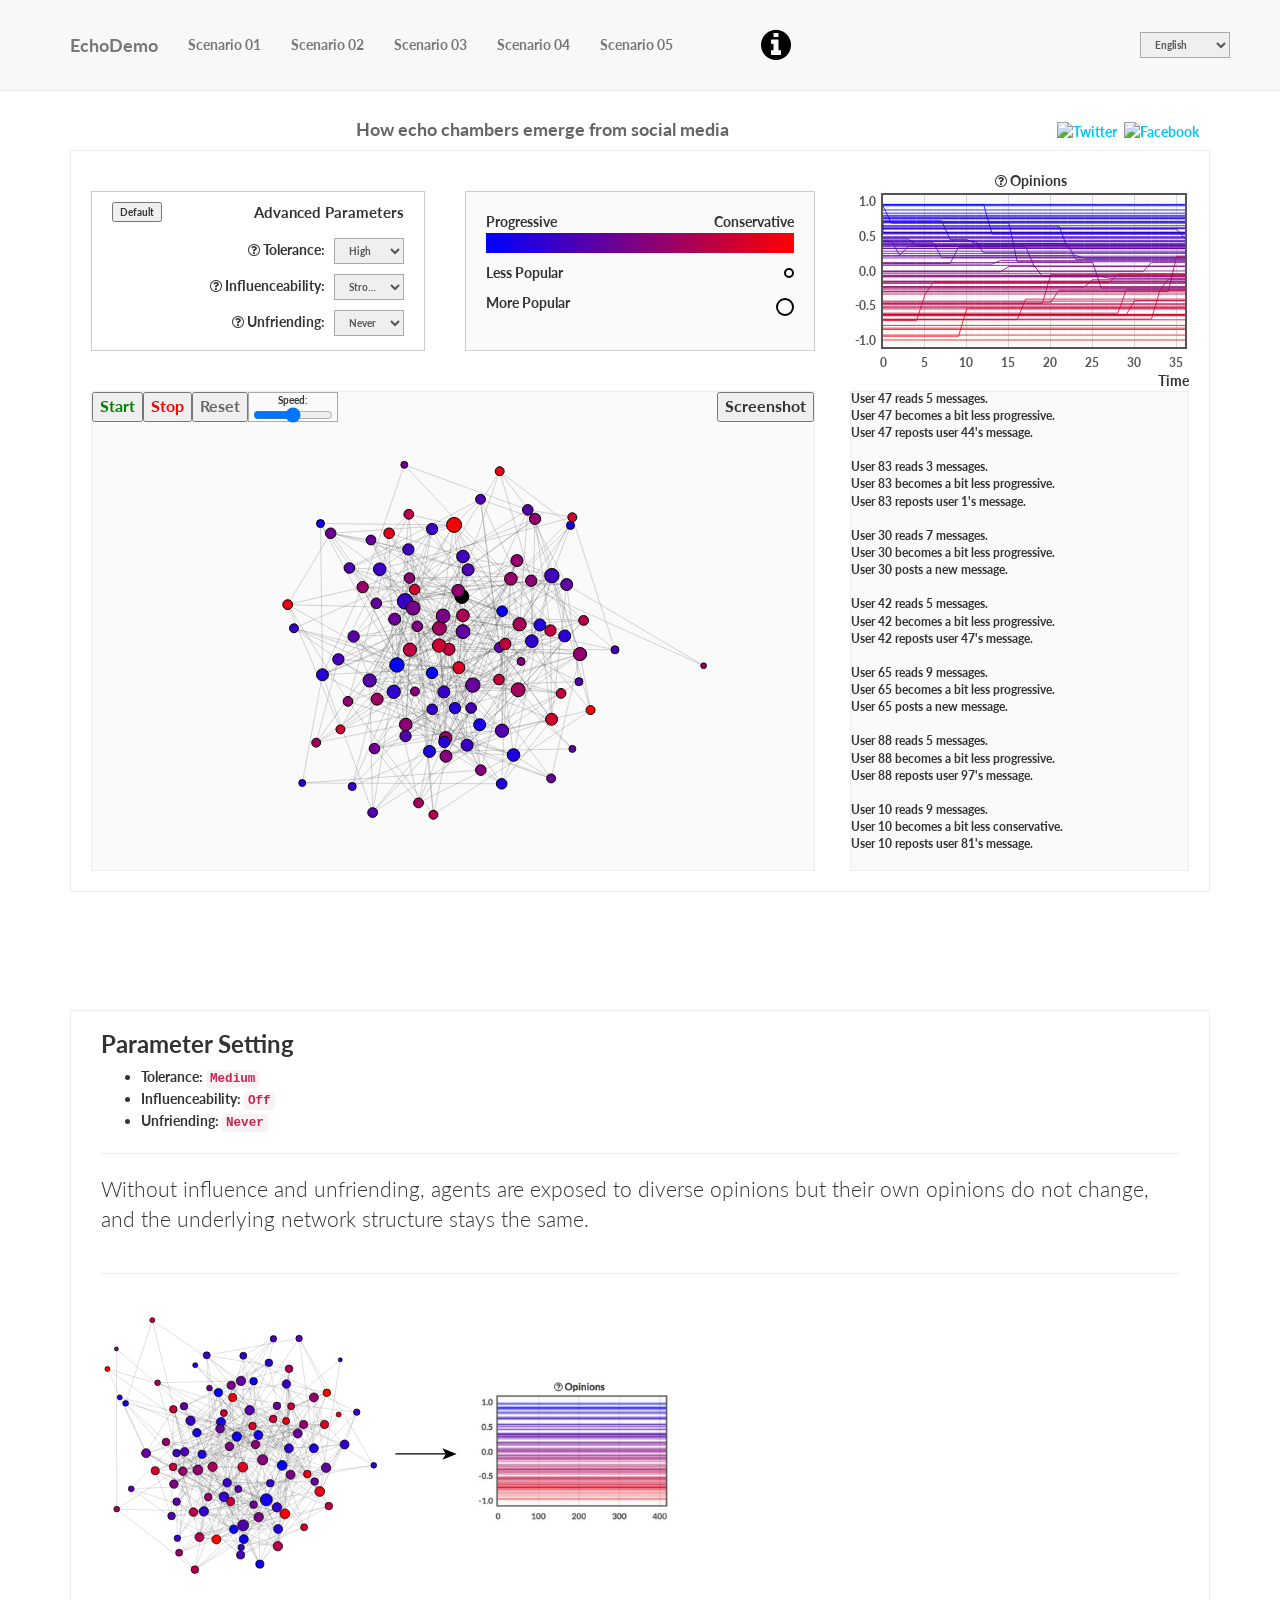
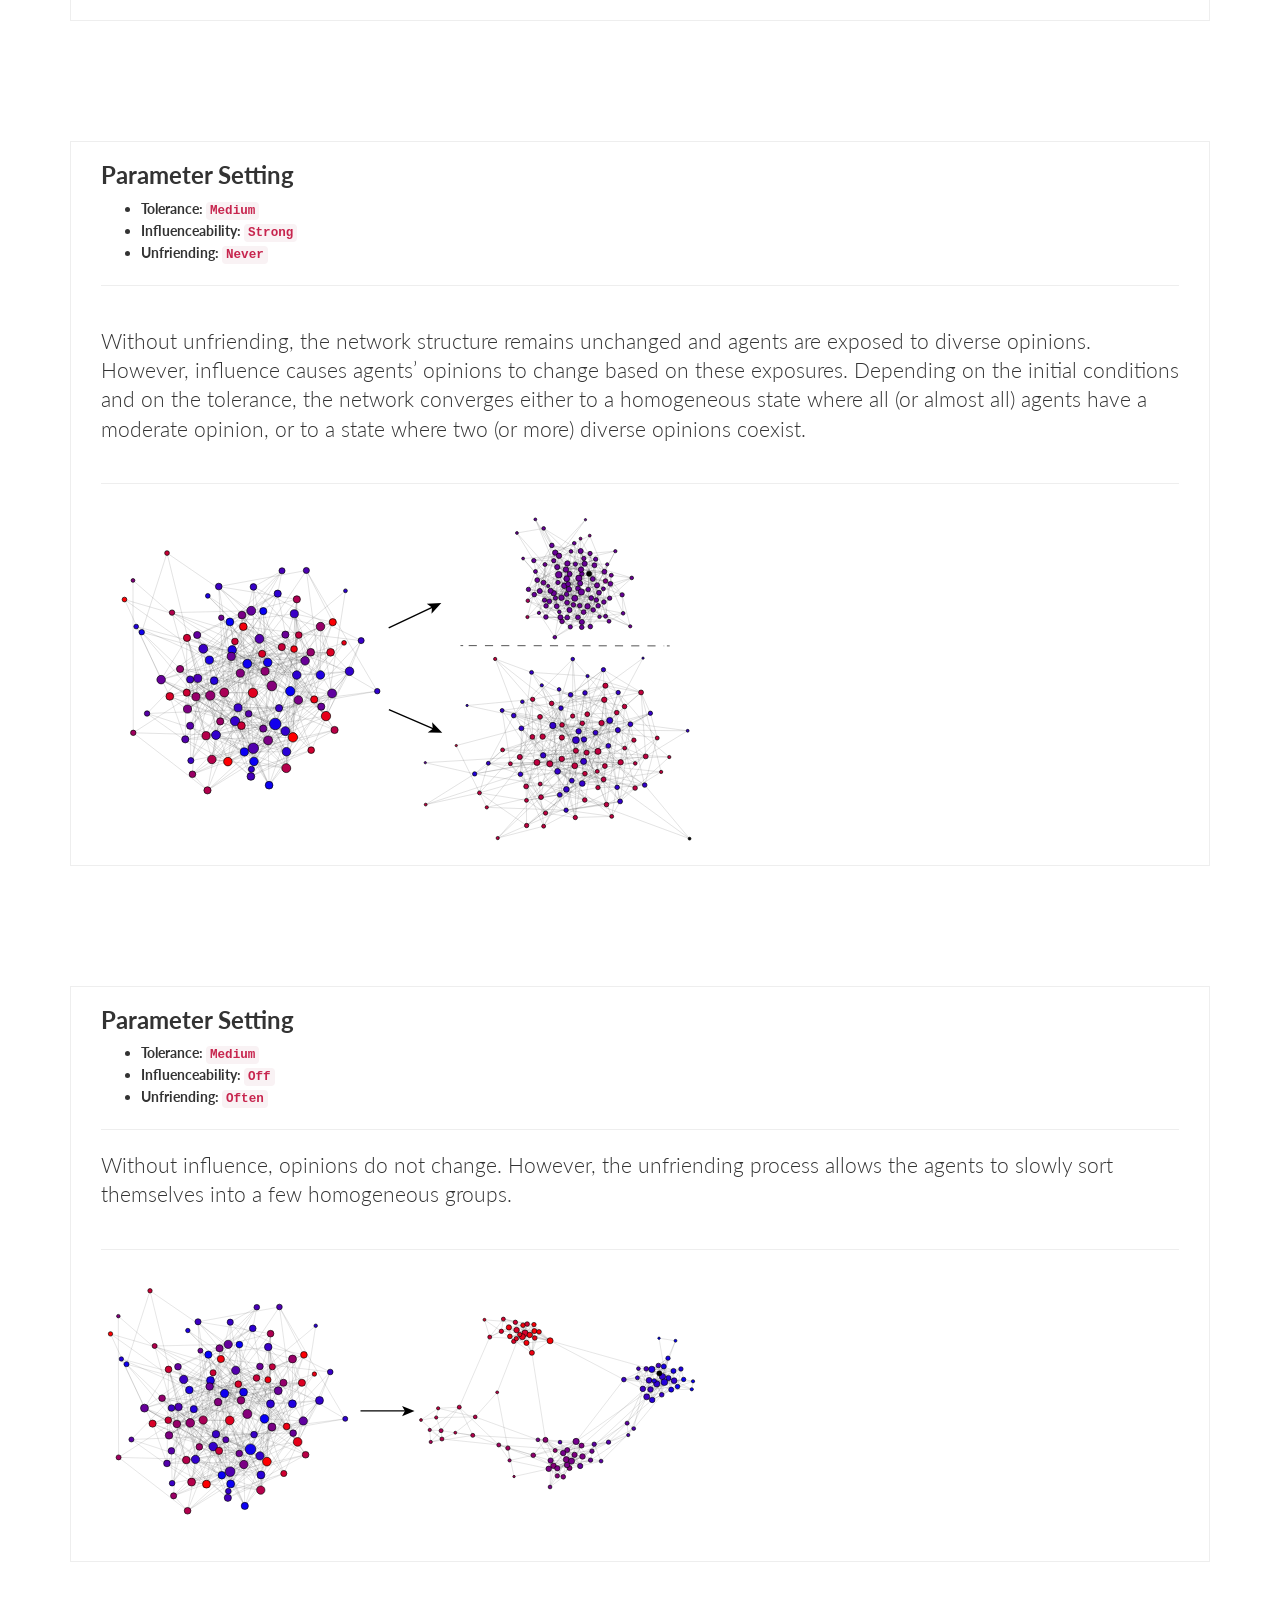
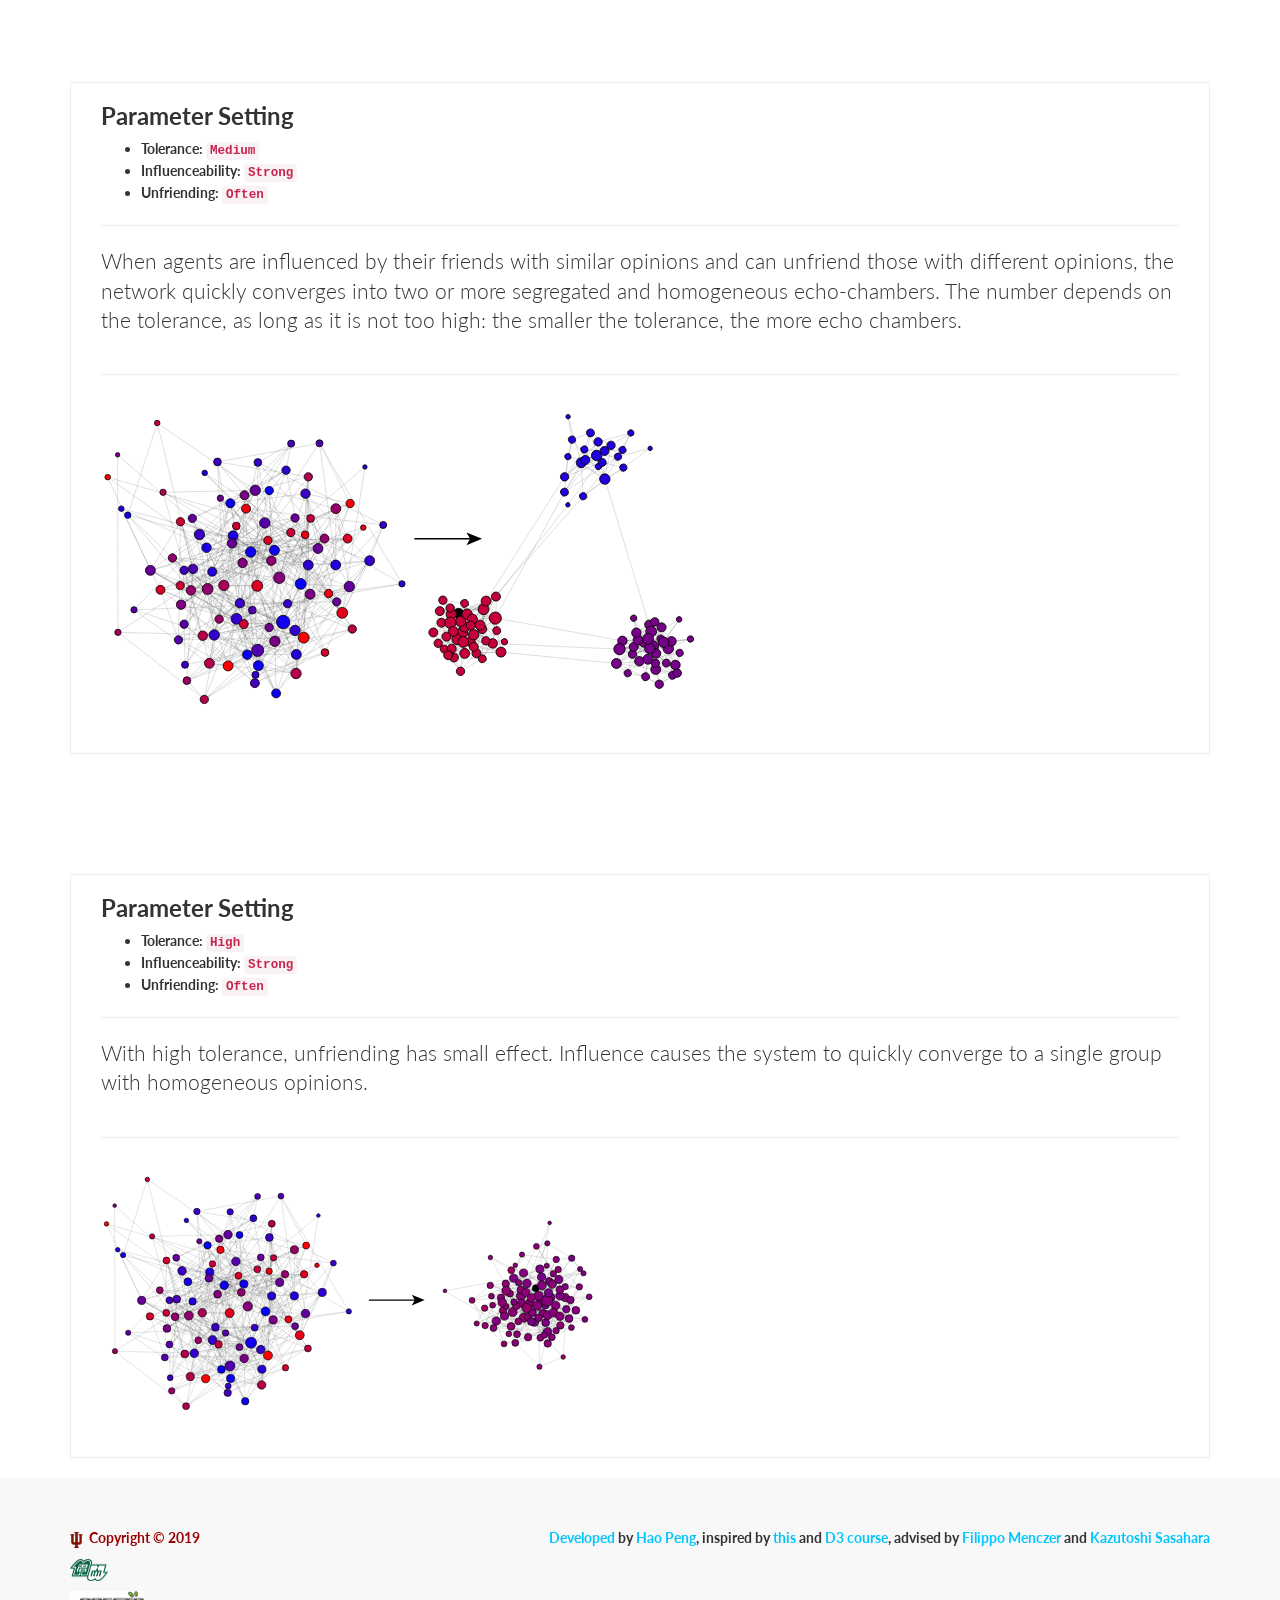
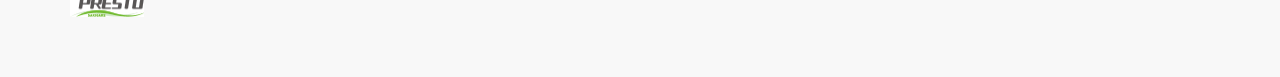
==== commit 11f2f6c7: "screenshot button added" ====
--- a/index.html
+++ b/index.html
@@ -18,6 +18,7 @@
 <link type="text/css" rel="stylesheet" href="css/main.css"/>
 <link type="text/css" rel="stylesheet" href="css/jBox.css"/>
 <link type="text/css" rel="stylesheet" href="css/scrolling-nav.css"/>
+<script src="https://cdnjs.cloudflare.com/ajax/libs/canvg/1.1/canvg.js" integrity="sha512-Qw1+j4vl/AjCqxrx/omDzobdEepDHathD3Z0bwulQSrLlaTtTWhiH3sMSDU4oK2TP2EfyzHgg33gh2zxUAI3EQ==" crossorigin="anonymous" referrerpolicy="no-referrer"></script>
 </head>
 
 <!-- <body> -->
@@ -142,6 +143,7 @@
                 <button id="stop-button"><span class="lang-command">Stop</span></button>
                 <button id="reset-button"><span class="lang-command">Reset</span></button>
                 <span id="speed-box"><span class="lang-command">Speed</span>:</ br><input id="speed" type="range" min="0" max = "199" value="100" step="1" /></span>
+                <button id="screenshot-button" style="float: right;"><span class="lang-command">Screenshot</span></button>
               </div>
             </div>
 
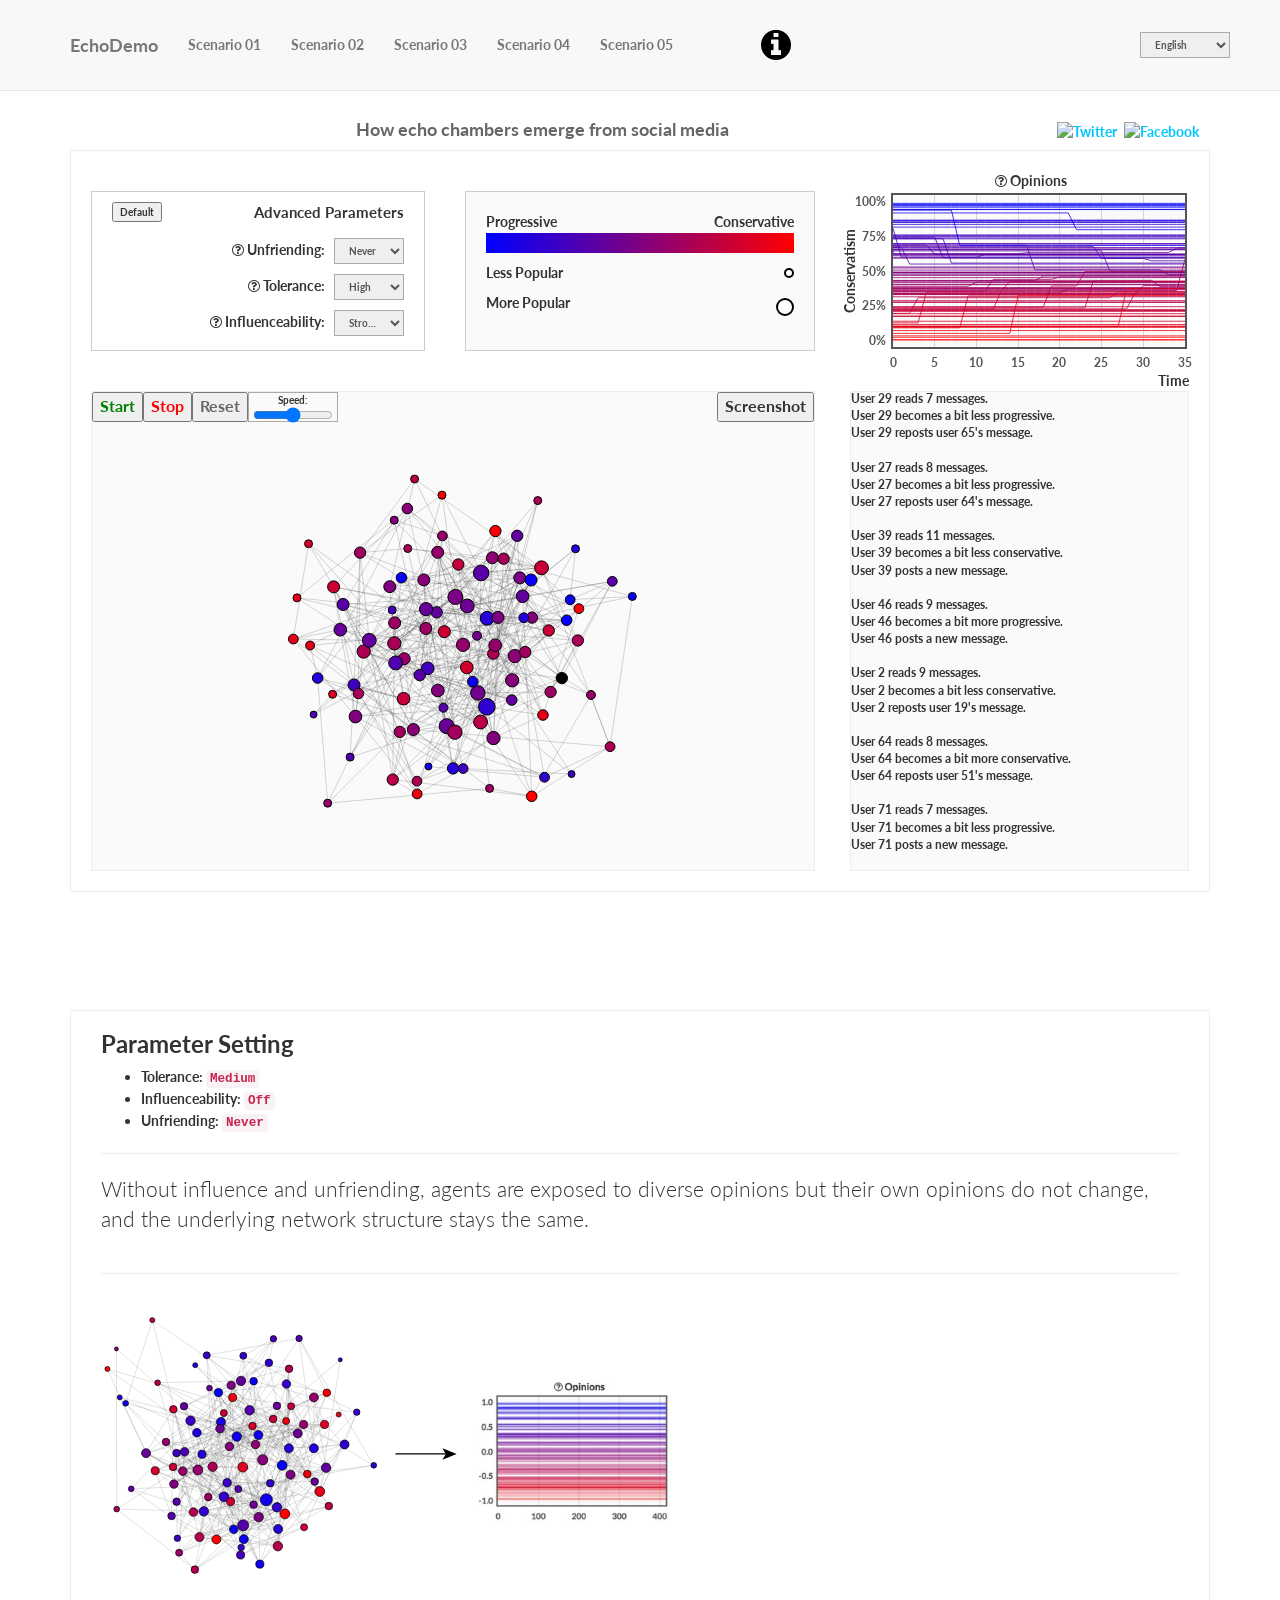
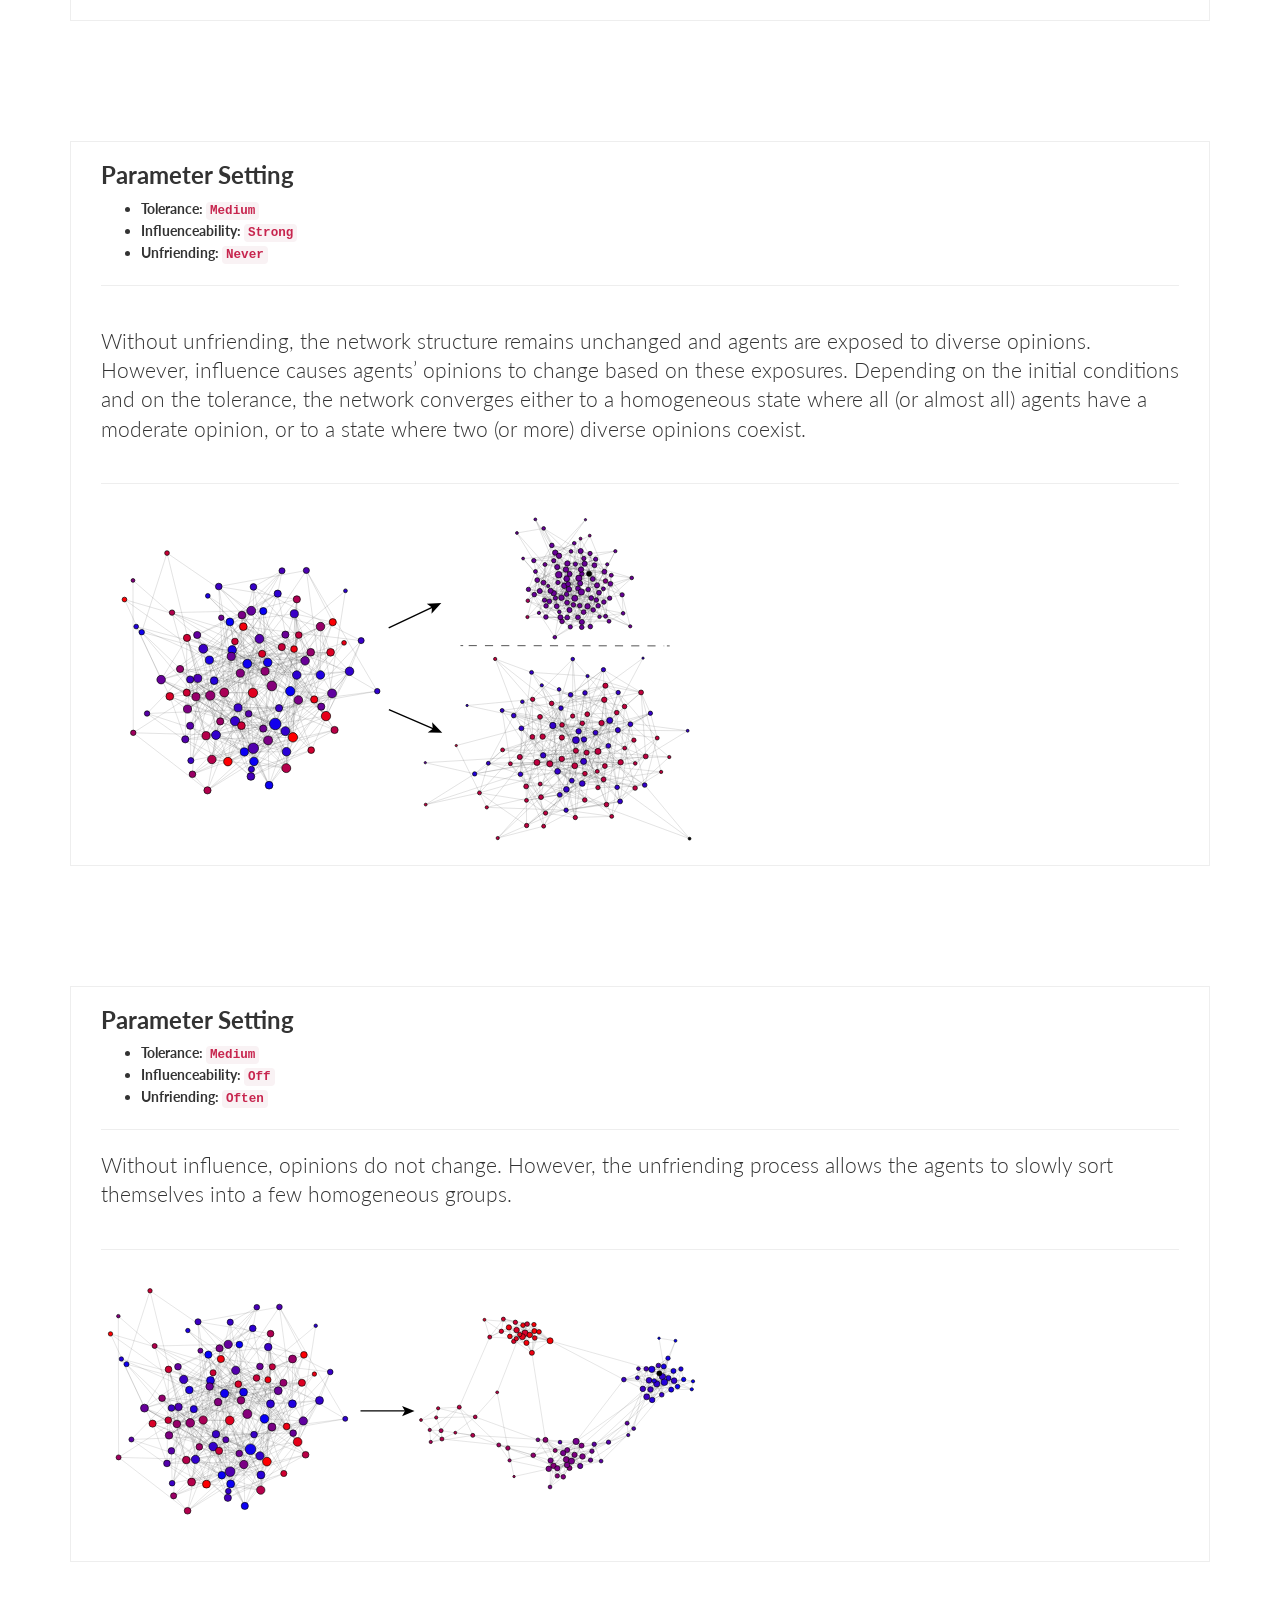
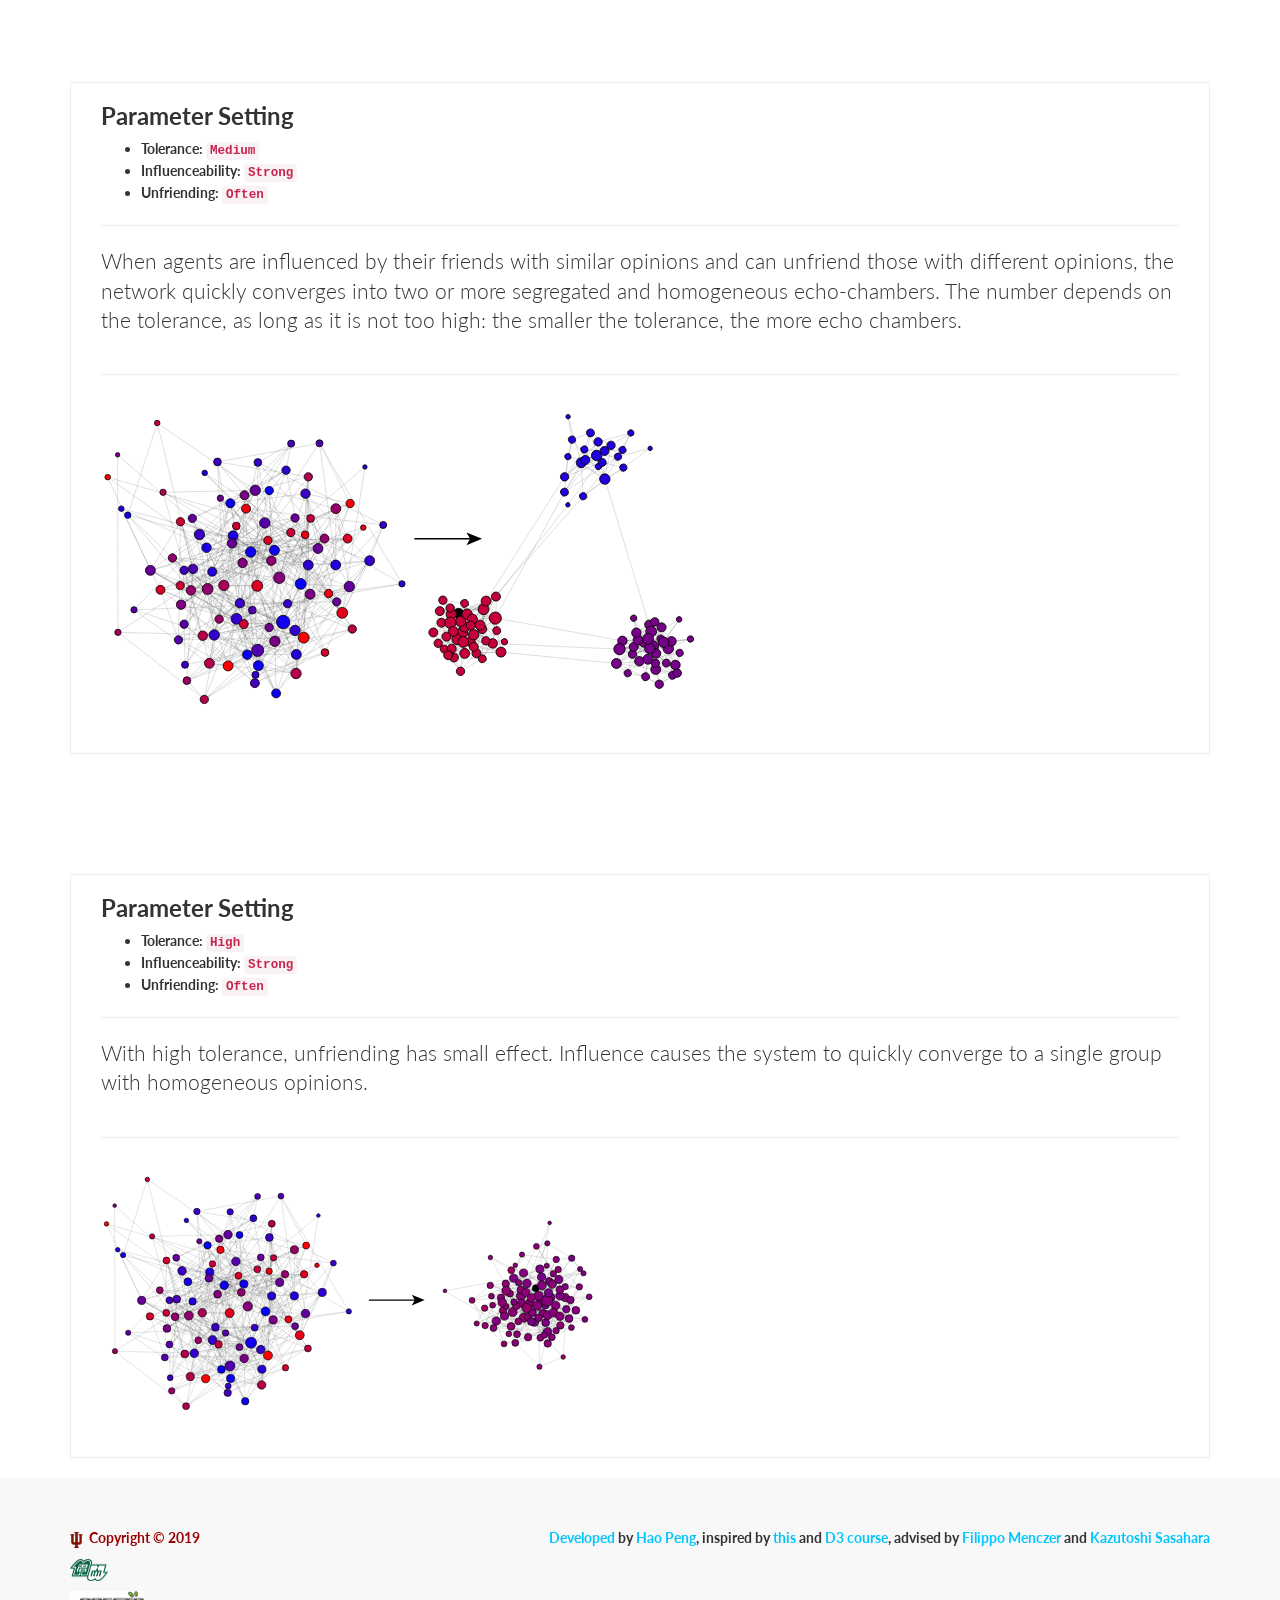
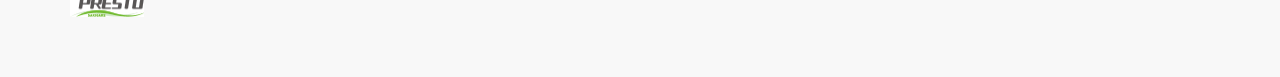
==== commit 7f87d2b1: "reordered paramters, changed plot label and scale" ====
--- a/index.html
+++ b/index.html
@@ -87,6 +87,13 @@
                 <div id="demo-controls">
                   <div id="para-title">
                     <button id="default-button"><span class="lang-command">Default</span></button><span class="lang-command">AdvancedParameters</span>
+                  </div>
+                  <div id="para-line"><i class="fa fa-question-circle-o" aria-hidden="true" title="$UnfriendingDiscription"></i> <span class="lang-command">Unfriending</span>:&nbsp;&nbsp;
+                    <select id="soflow-u">
+                      <option value="0" selected="selected">$Never</option>
+                      <option value="0.5">$Sometimes</option>
+                      <option value="0.9">$Often</option>
+                    </select>
                   </div>
                   <div id="para-line"><i class="fa fa-question-circle-o" aria-hidden="true" title="$ToleranceDiscription"></i> <span class="lang-command">Tolerance</span>:&nbsp;&nbsp;
                     <select id="soflow-t">
@@ -101,14 +108,7 @@
                       <option value="0.2">$Weak</option>
                       <option value="0.8" selected="selected">$Strong</option>
                     </select>
-                  </div>
-                  <div id="para-line"><i class="fa fa-question-circle-o" aria-hidden="true" title="$UnfriendingDiscription"></i> <span class="lang-command">Unfriending</span>:&nbsp;&nbsp;
-                    <select id="soflow-u">
-                      <option value="0" selected="selected">$Never</option>
-                      <option value="0.5">$Sometimes</option>
-                      <option value="0.9">$Often</option>
-                    </select>
-                  </div>
+                  </div>                  
                 </div>
               </div>
 
@@ -129,6 +129,16 @@
             <div class="col-sm-4 col-xs-12">
               <div id="demo-plot">
                 <div id="plot-title">&nbsp;&nbsp;&nbsp;&nbsp;&nbsp;&nbsp;<i class="fa fa-question-circle-o" aria-hidden="true" title="$GraphDiscription"></i> <span class="lang-command">GraphTitle</span></div>
+                <div id="y-axis-label" style="position: absolute;
+                  transform: rotate(-90deg);
+                  transform-origin: center;
+                  top: 50%;
+                  left: -27px;
+                  text-align: center;
+                  font-size: 14px;
+                  font-weight: bold;">
+                  Conservatism
+                </div>
                 <div id="demo-epicurves"></div>
                 <div id="plot-xlable"><span class="lang-command">Time</span></div>
               </div>
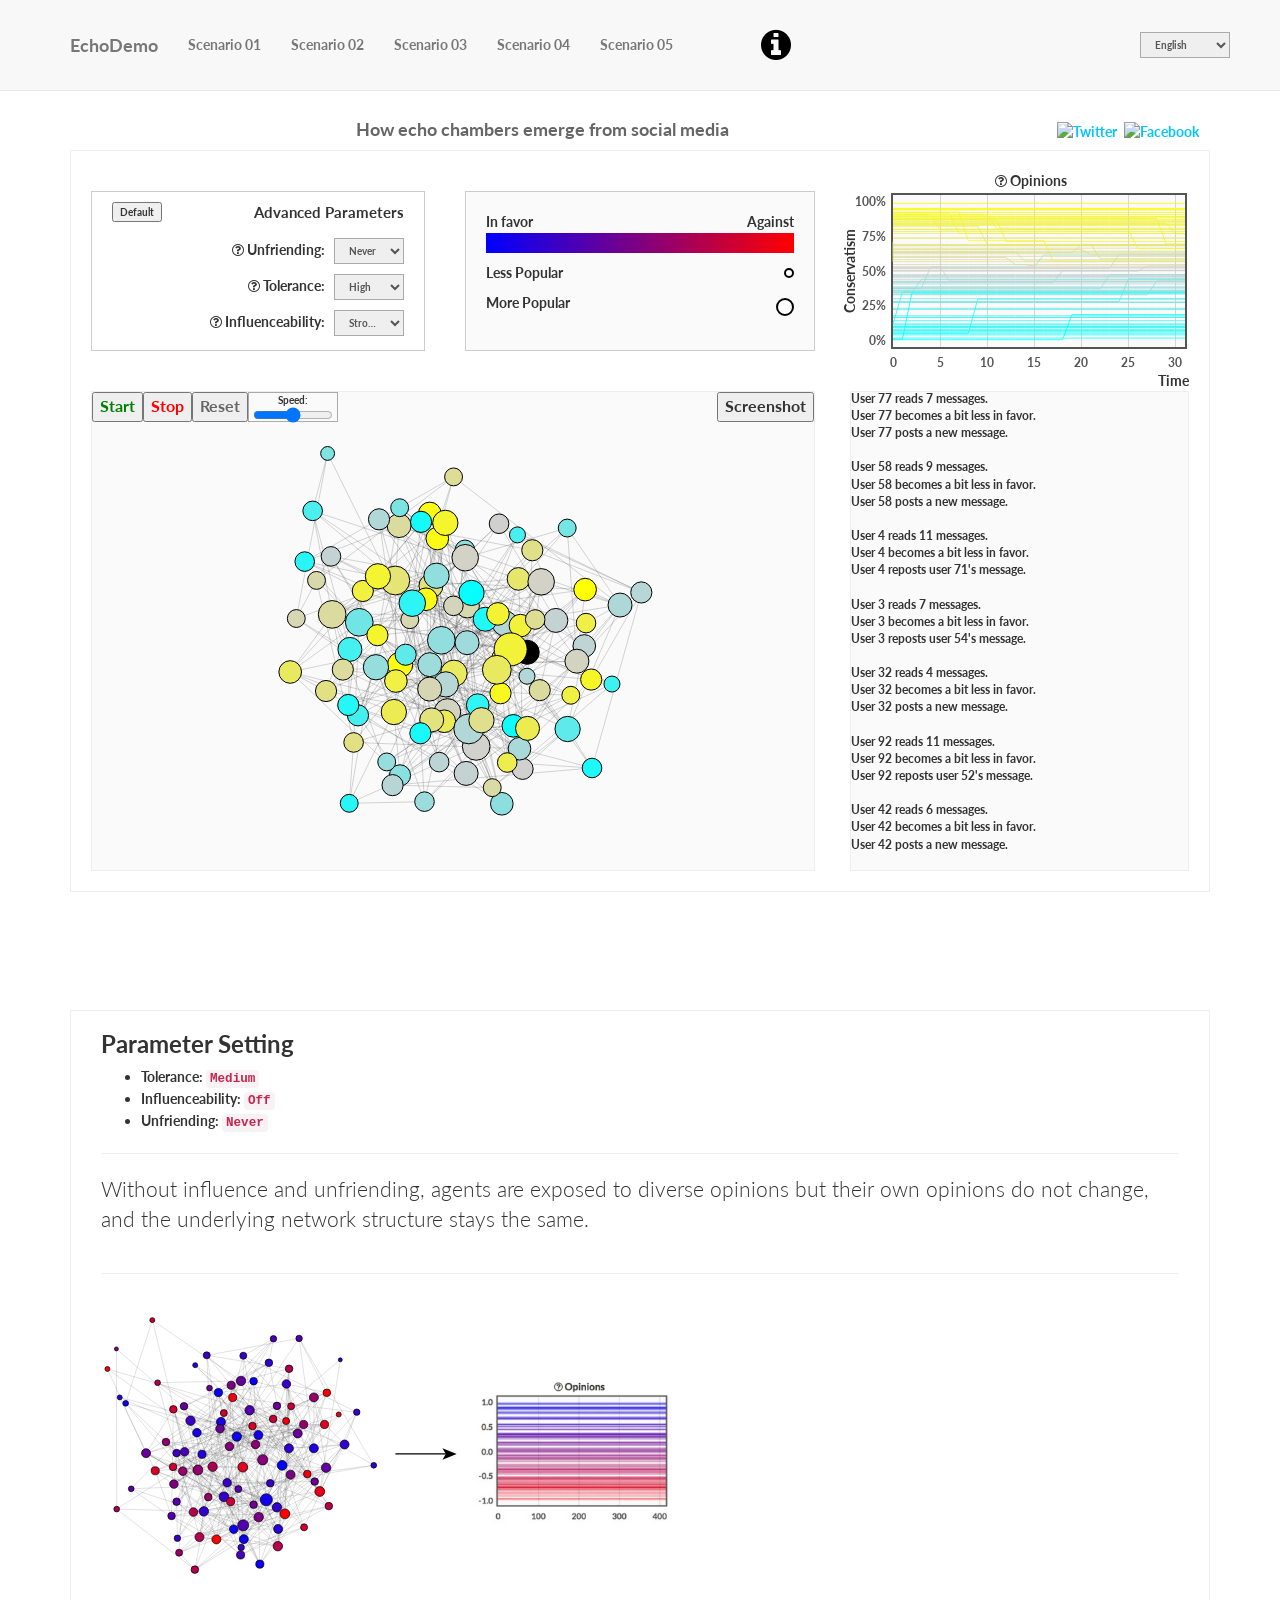
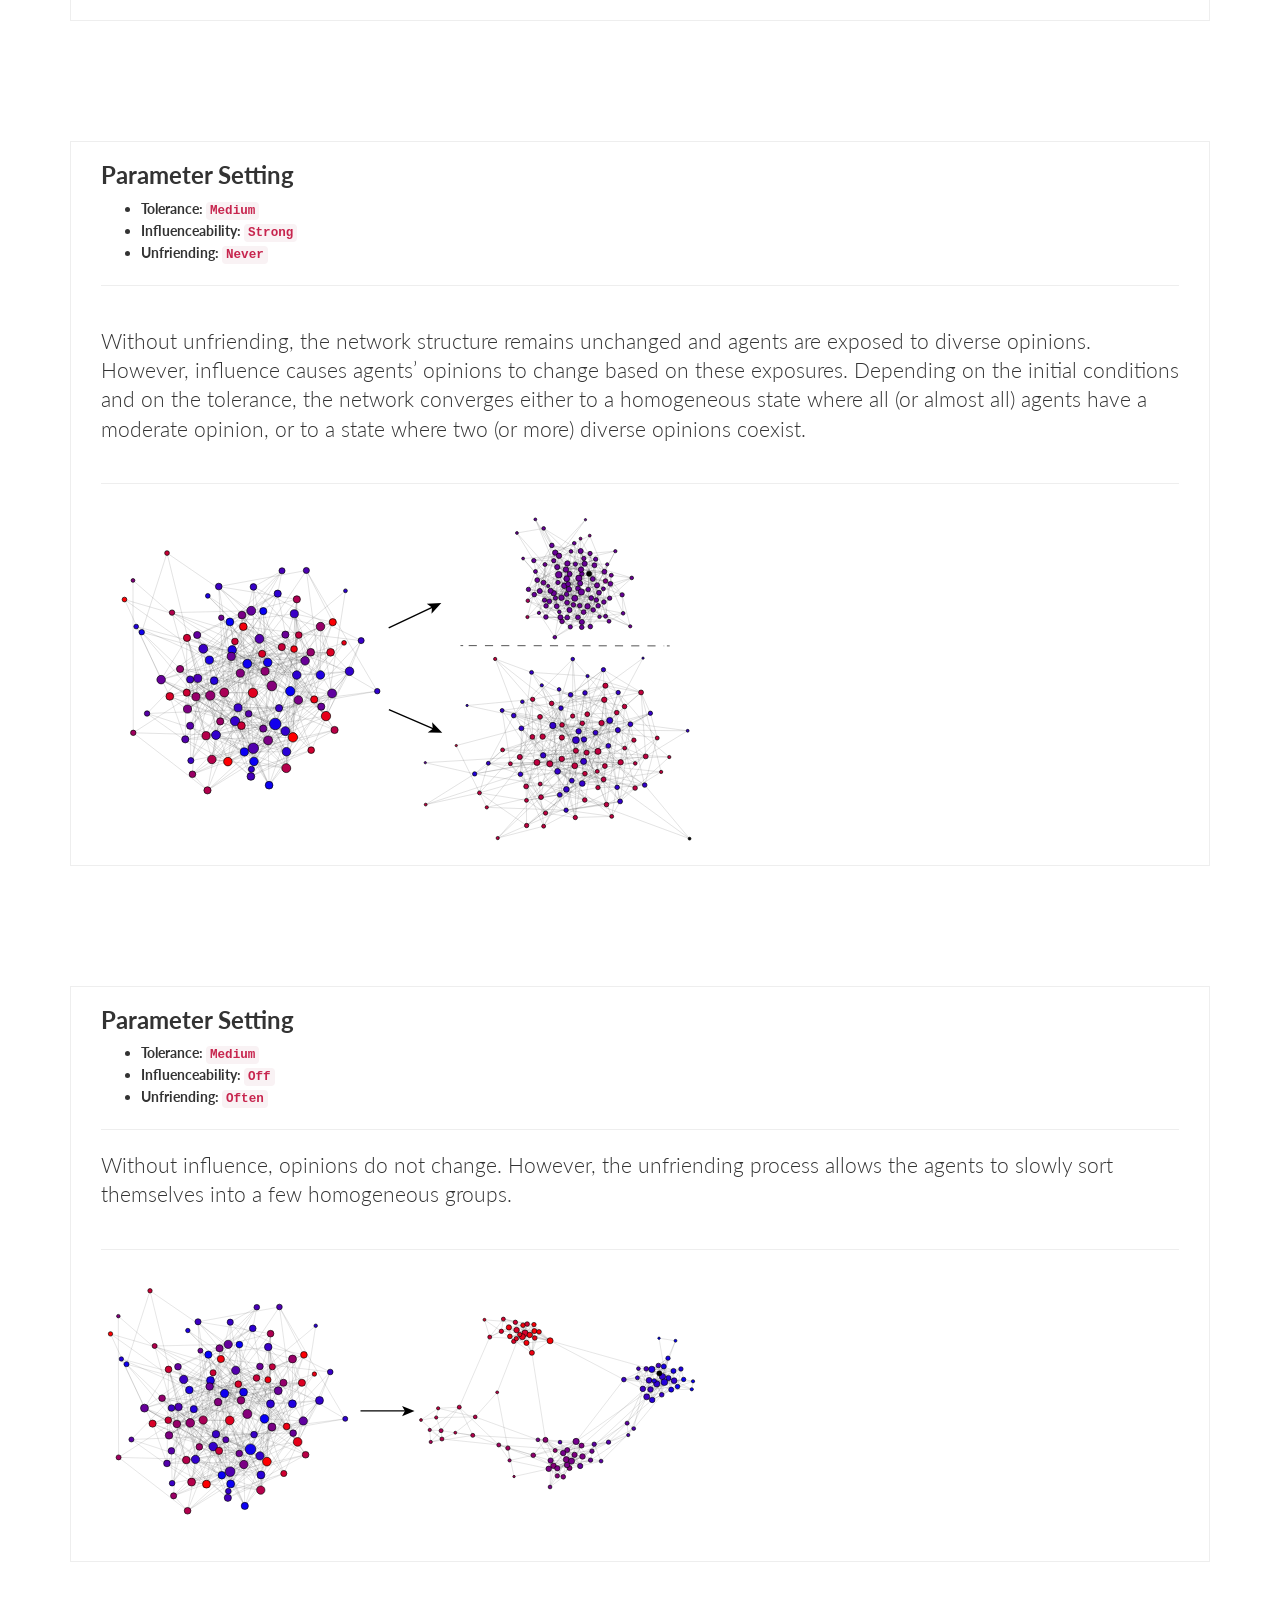
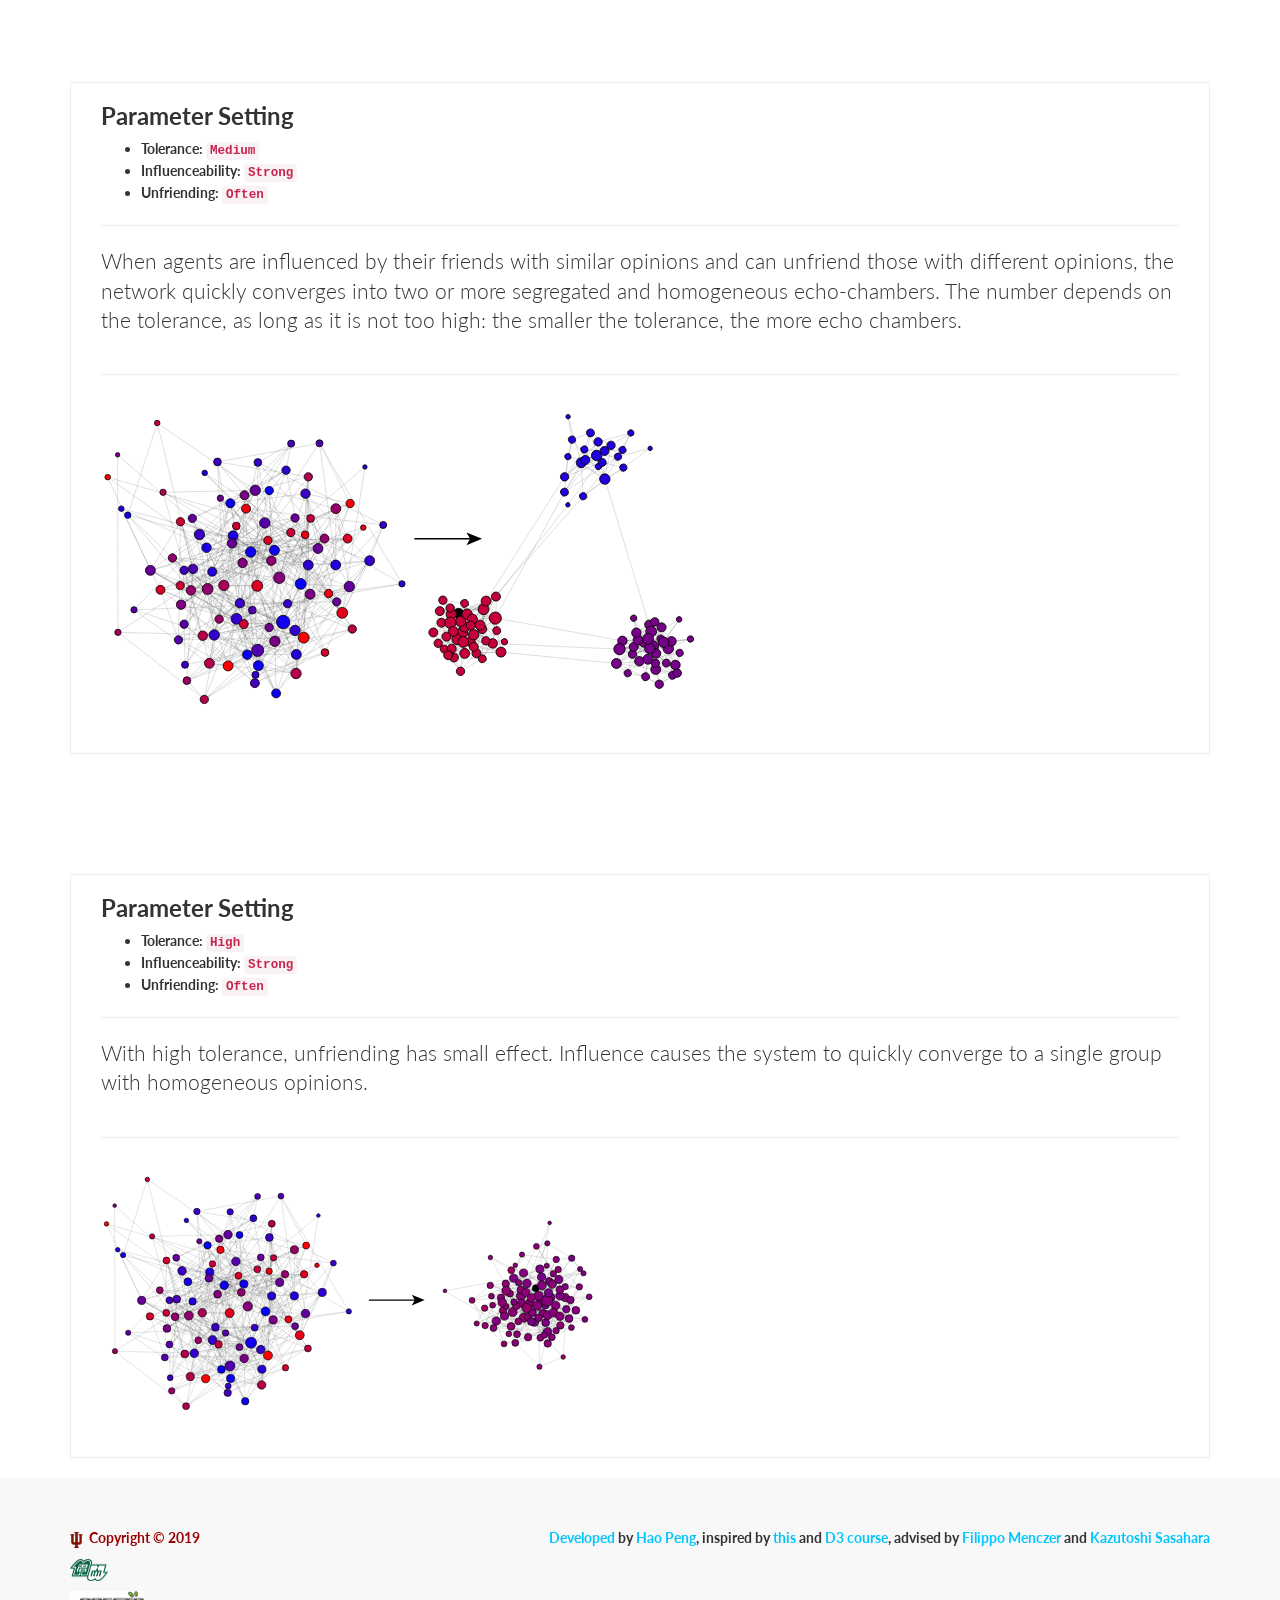
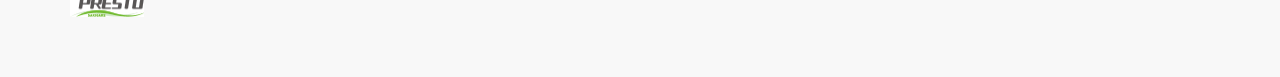
==== commit 6d8e610d: "add GP favicon" ====
--- a/index.html
+++ b/index.html
@@ -2,10 +2,10 @@
 <html>
 
 <head>
-<title>Social Media Echo Chamber</title>
+<title>Social Media Echo Chamber Simulation</title>
 <meta charset="utf-8"/>
 <meta name="viewport" content="width=device-width, height=device-height, initial-scale=1">
-<meta property="og:title" content="EchoDemo" />
+<meta property="og:title" content="Echo Chamber Simulation" />
 <meta property="og:description" content="How echo chambers emerge from social media" />
 <meta property="og:url" content="https://haoopeng.github.io/echo-demo/" />
 <meta property="og:image" content="https://haoopeng.github.io/echo-demo/img/EchoDemo.jpg" />
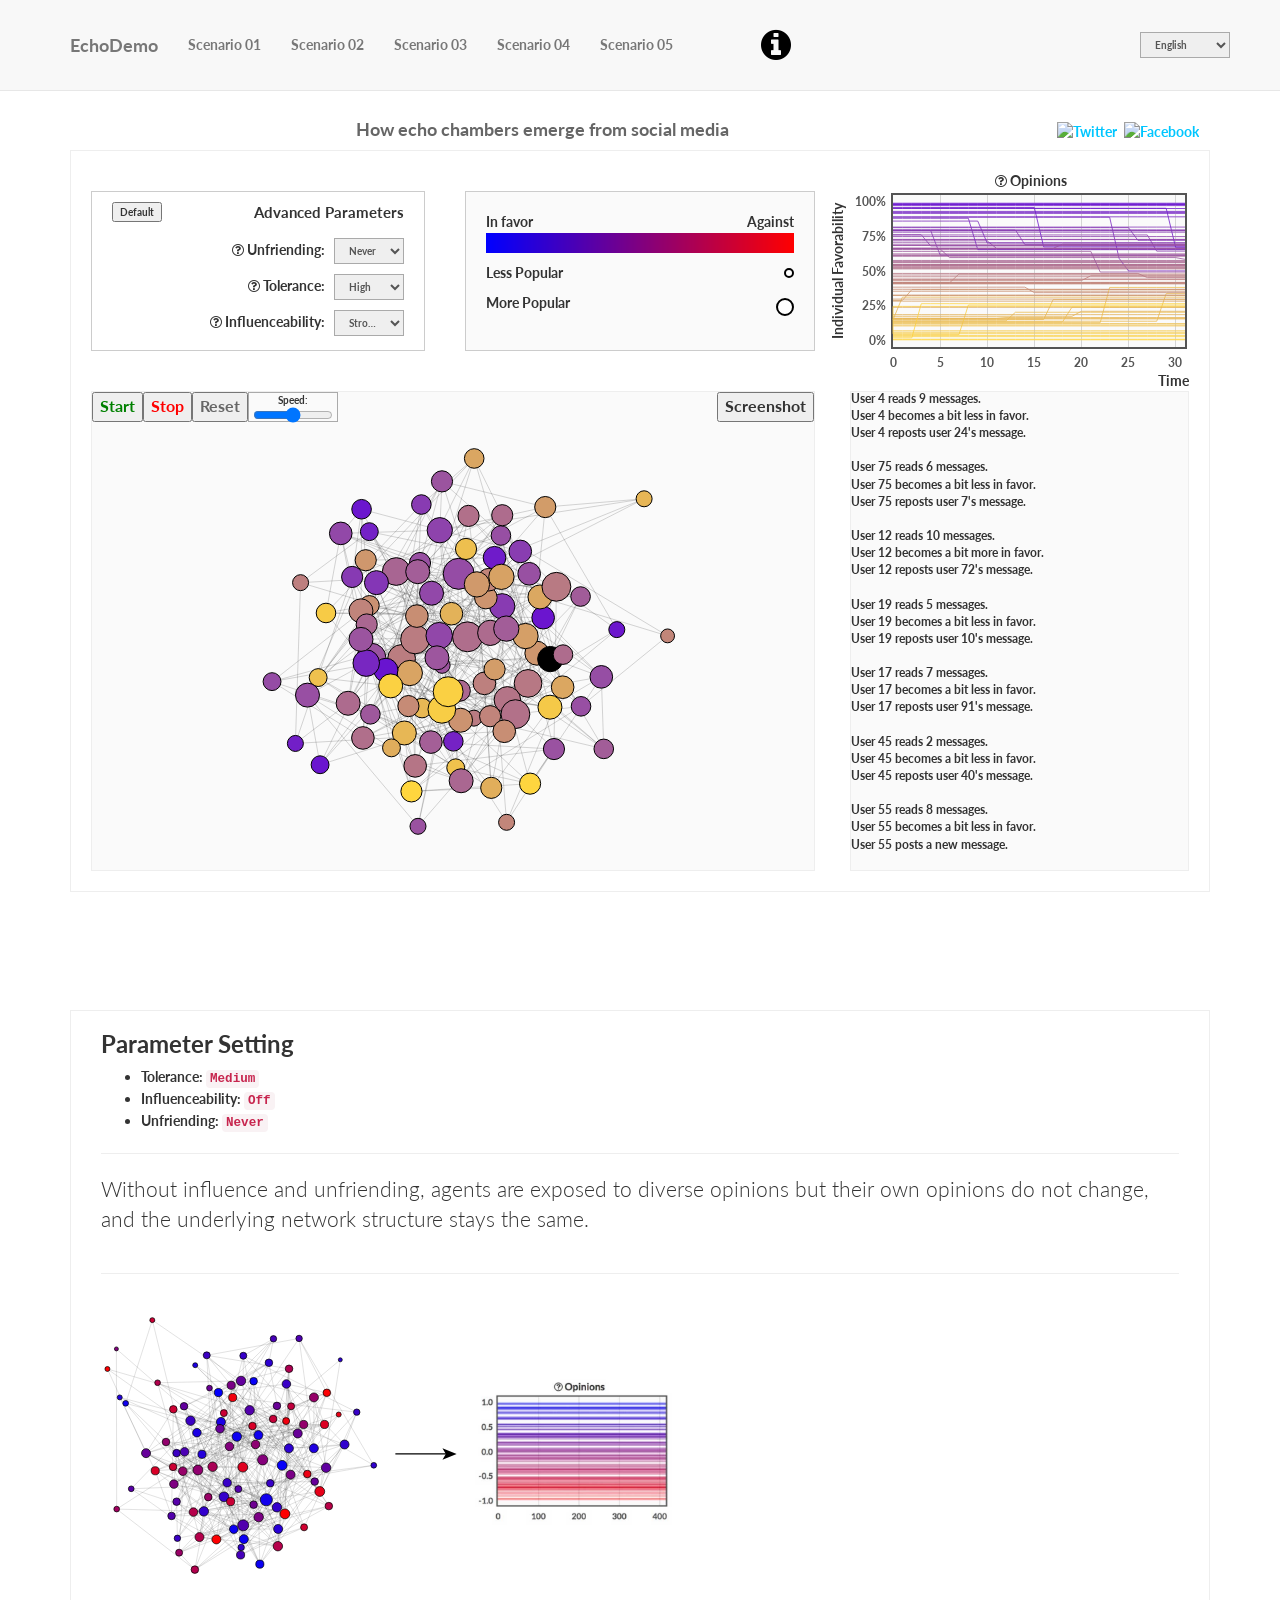
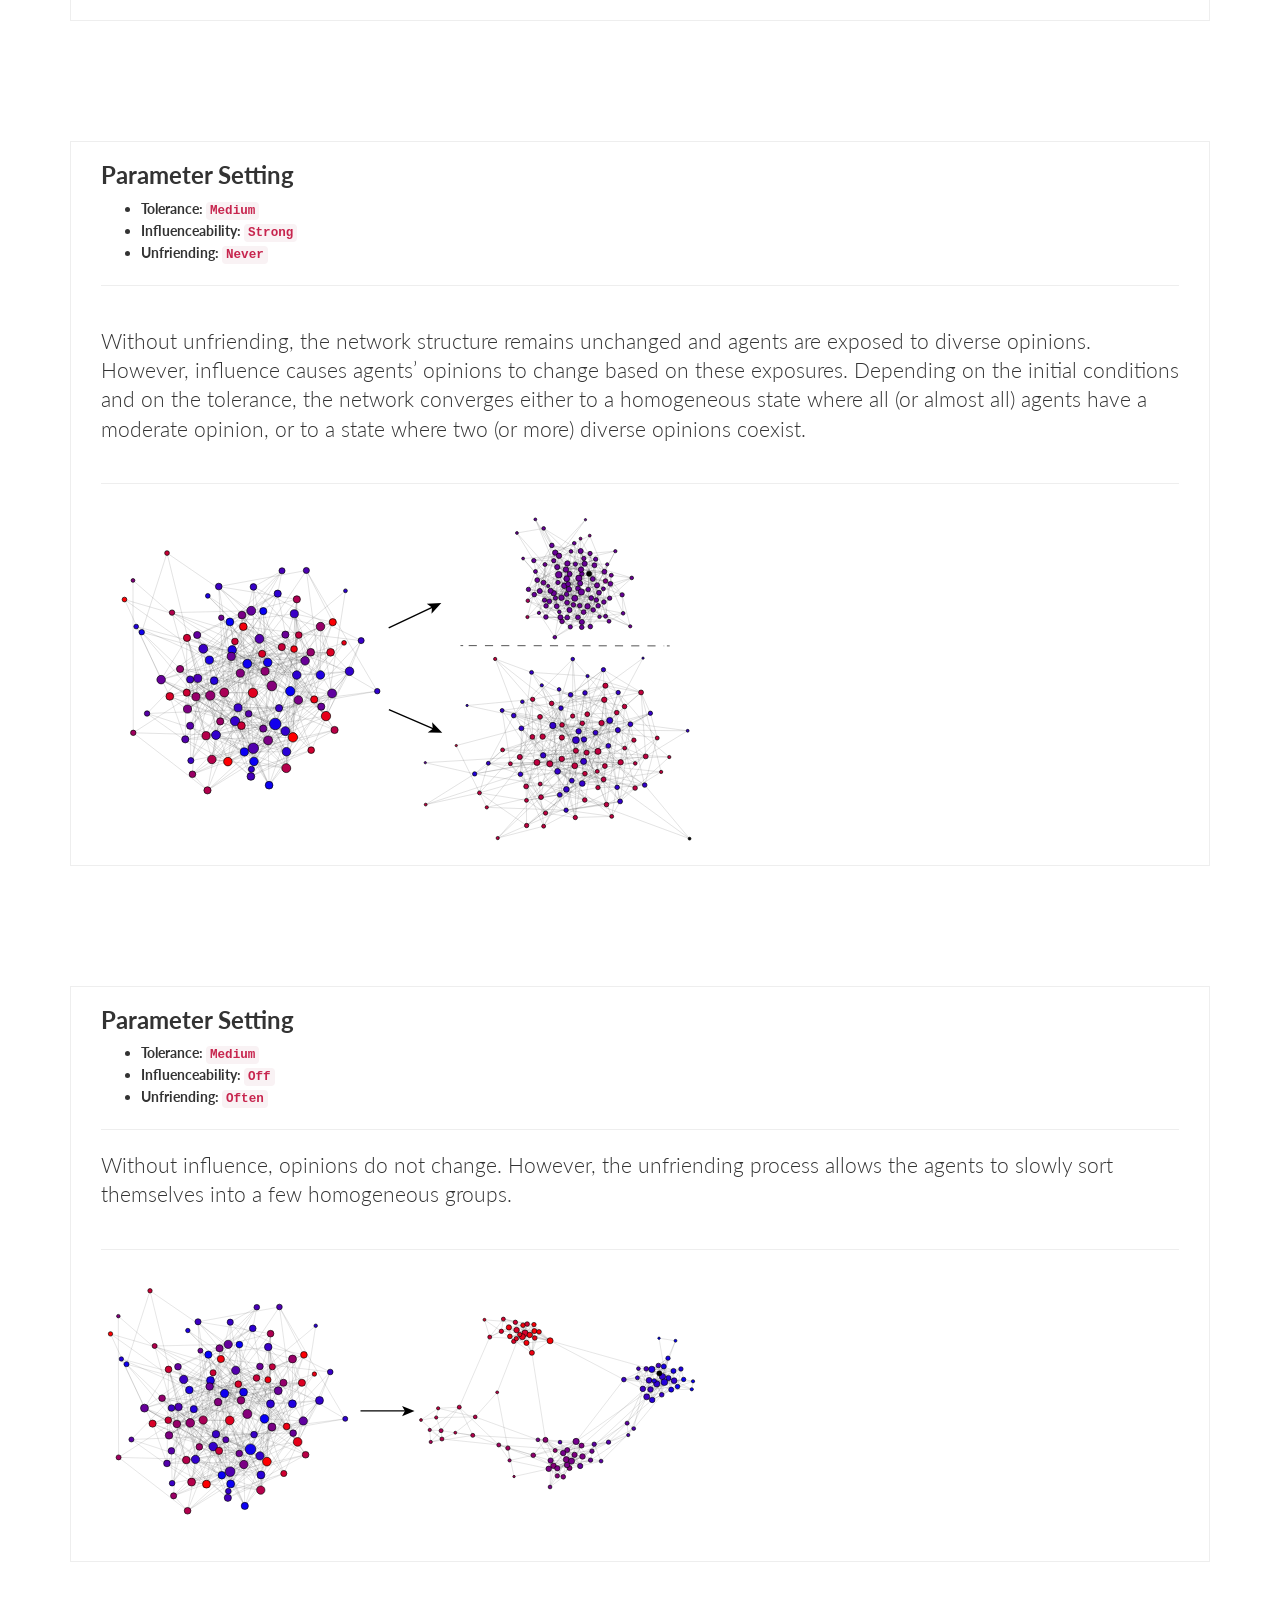
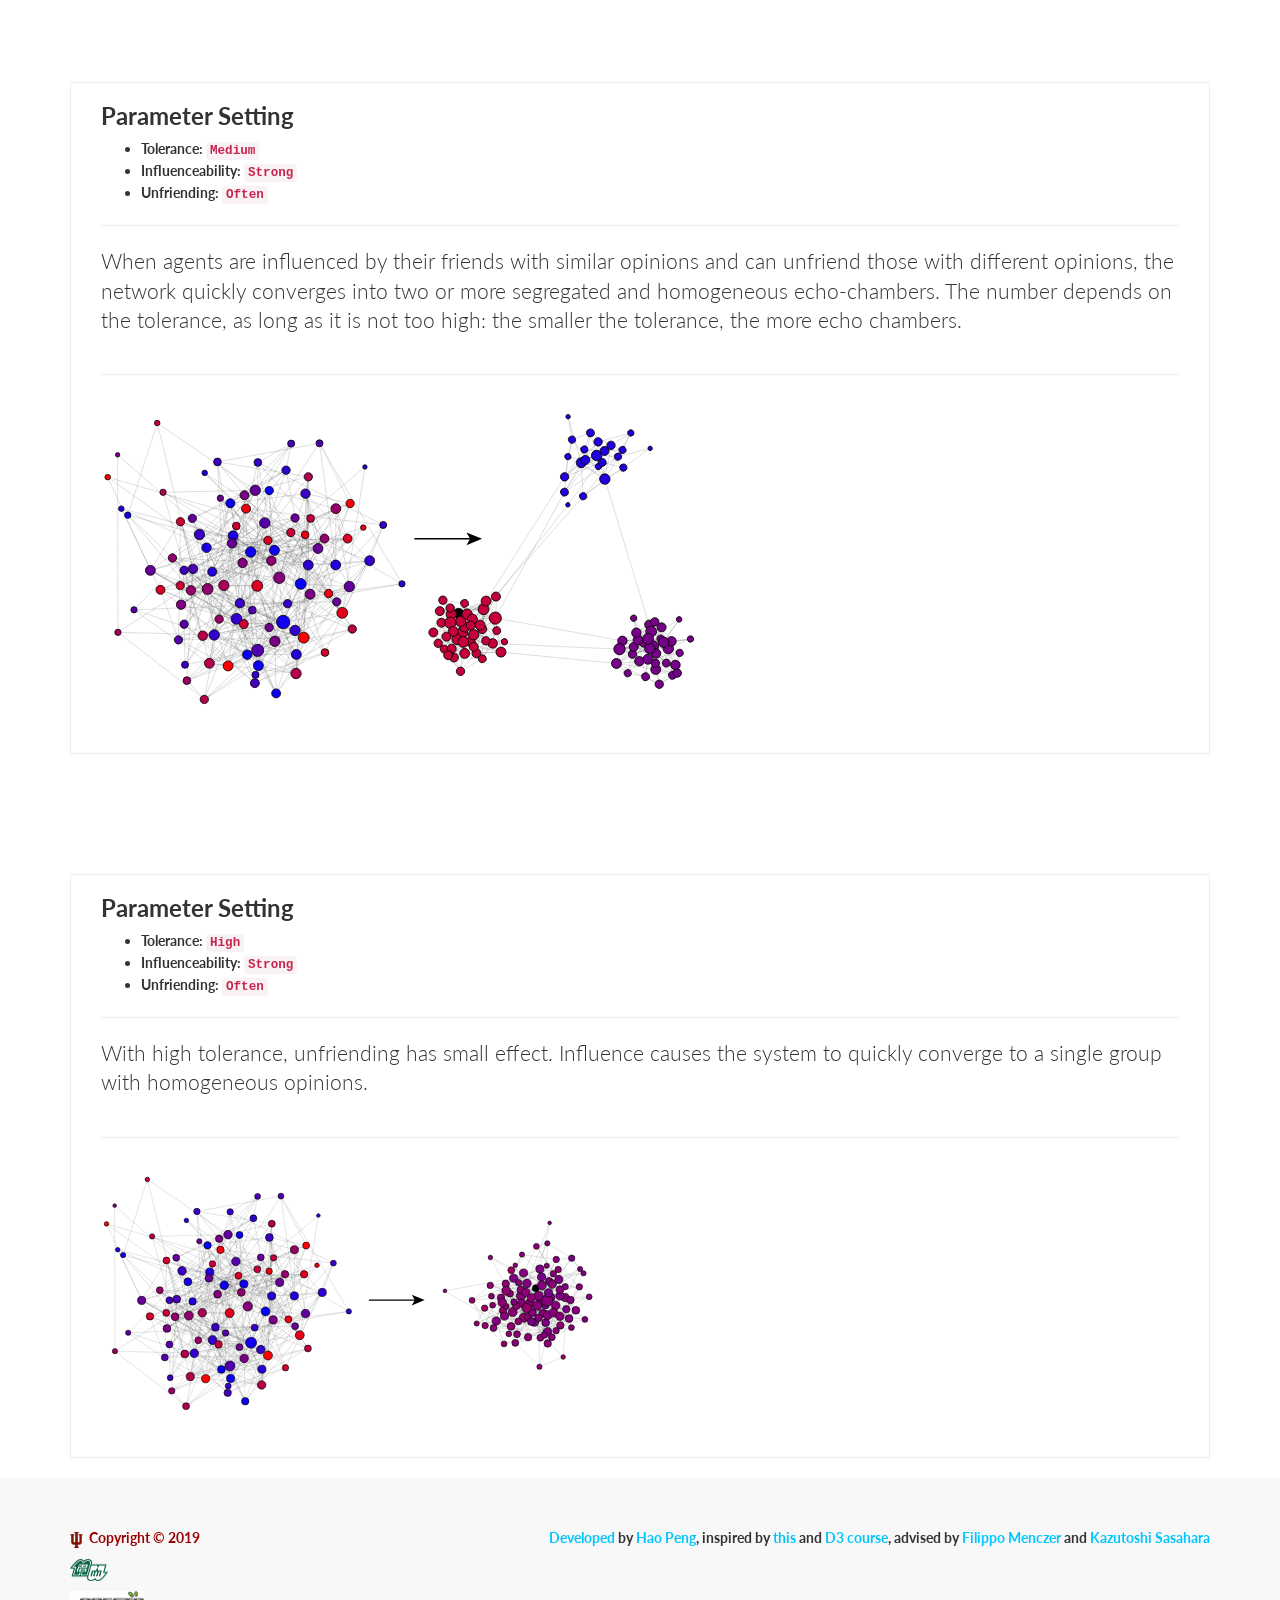
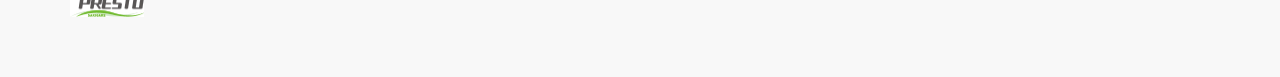
==== commit d7544fae: "change y-axis label" ====
--- a/index.html
+++ b/index.html
@@ -131,13 +131,12 @@
                 <div id="plot-title">&nbsp;&nbsp;&nbsp;&nbsp;&nbsp;&nbsp;<i class="fa fa-question-circle-o" aria-hidden="true" title="$GraphDiscription"></i> <span class="lang-command">GraphTitle</span></div>
                 <div id="y-axis-label" style="position: absolute;
                   transform: rotate(-90deg);
-                  transform-origin: center;
                   top: 50%;
-                  left: -27px;
+                  left: -6.5rem;
                   text-align: center;
                   font-size: 14px;
                   font-weight: bold;">
-                  Conservatism
+                  Individual Favorability
                 </div>
                 <div id="demo-epicurves"></div>
                 <div id="plot-xlable"><span class="lang-command">Time</span></div>
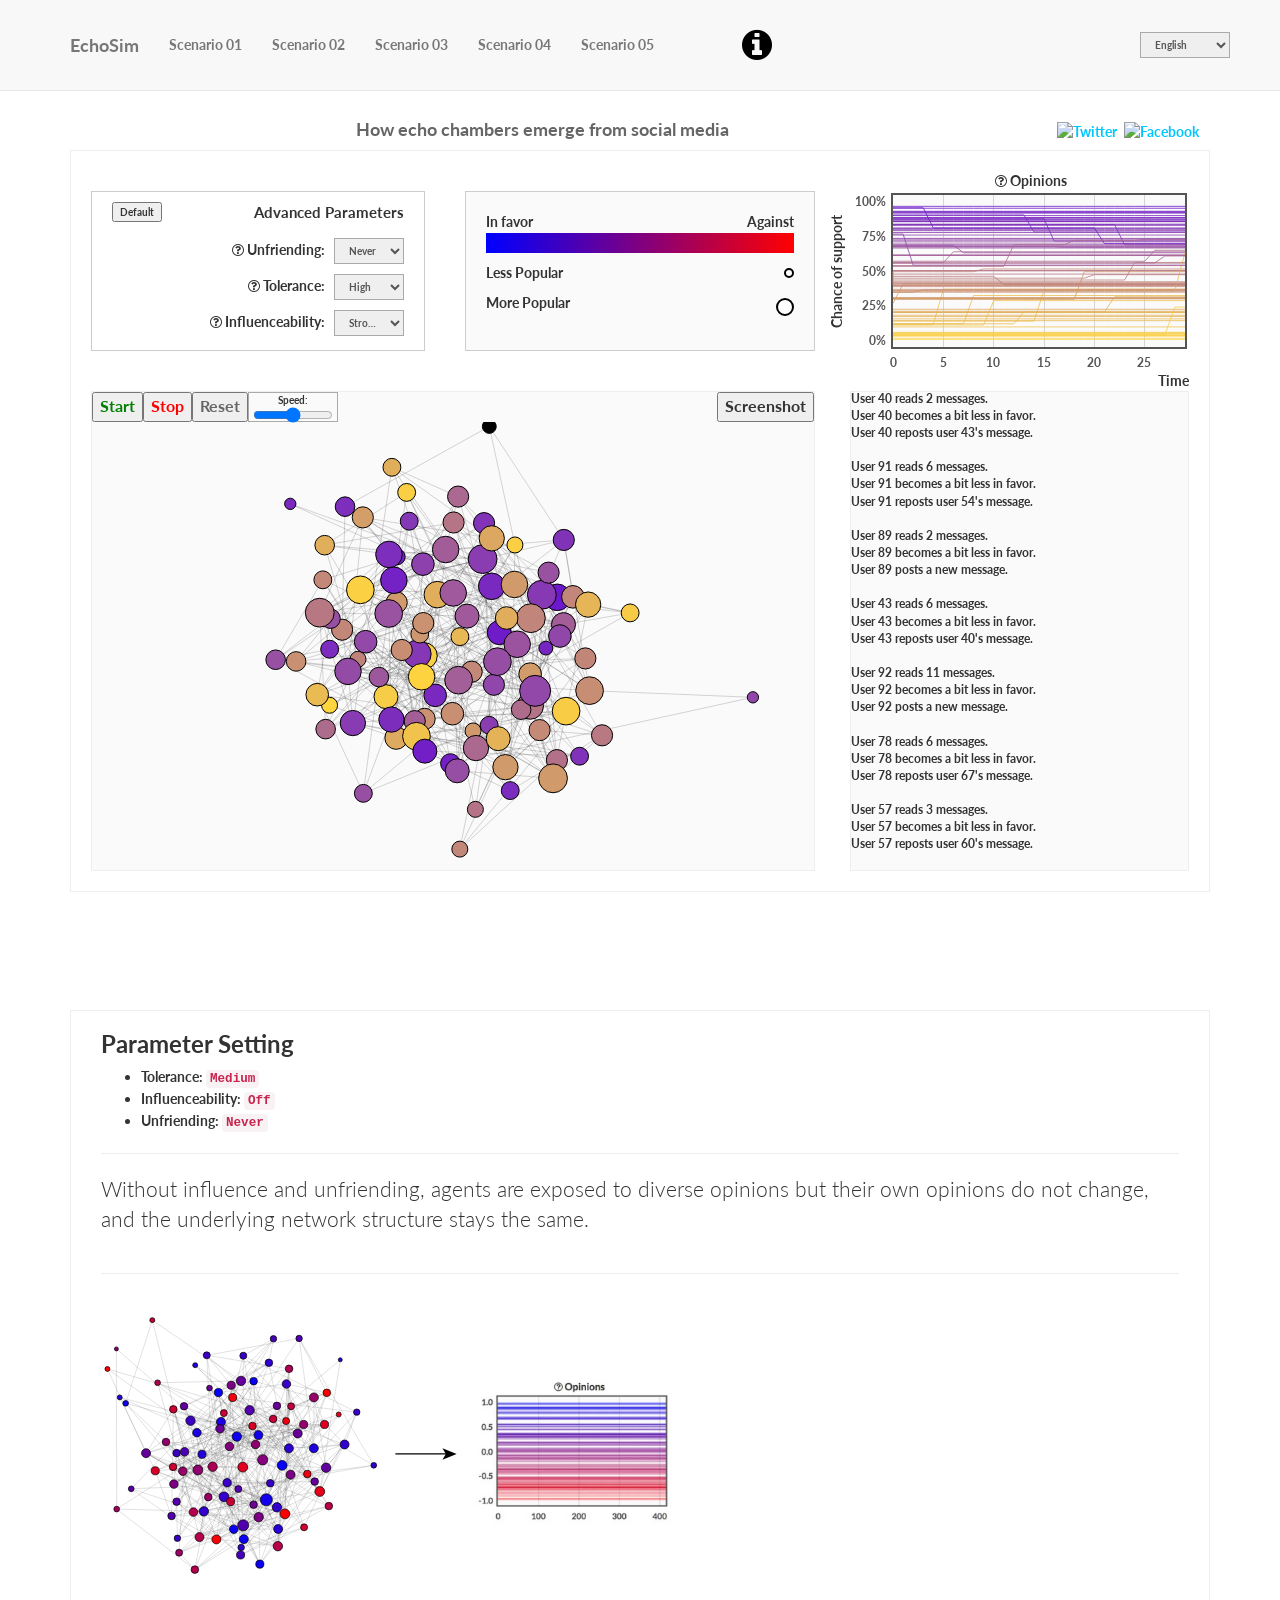
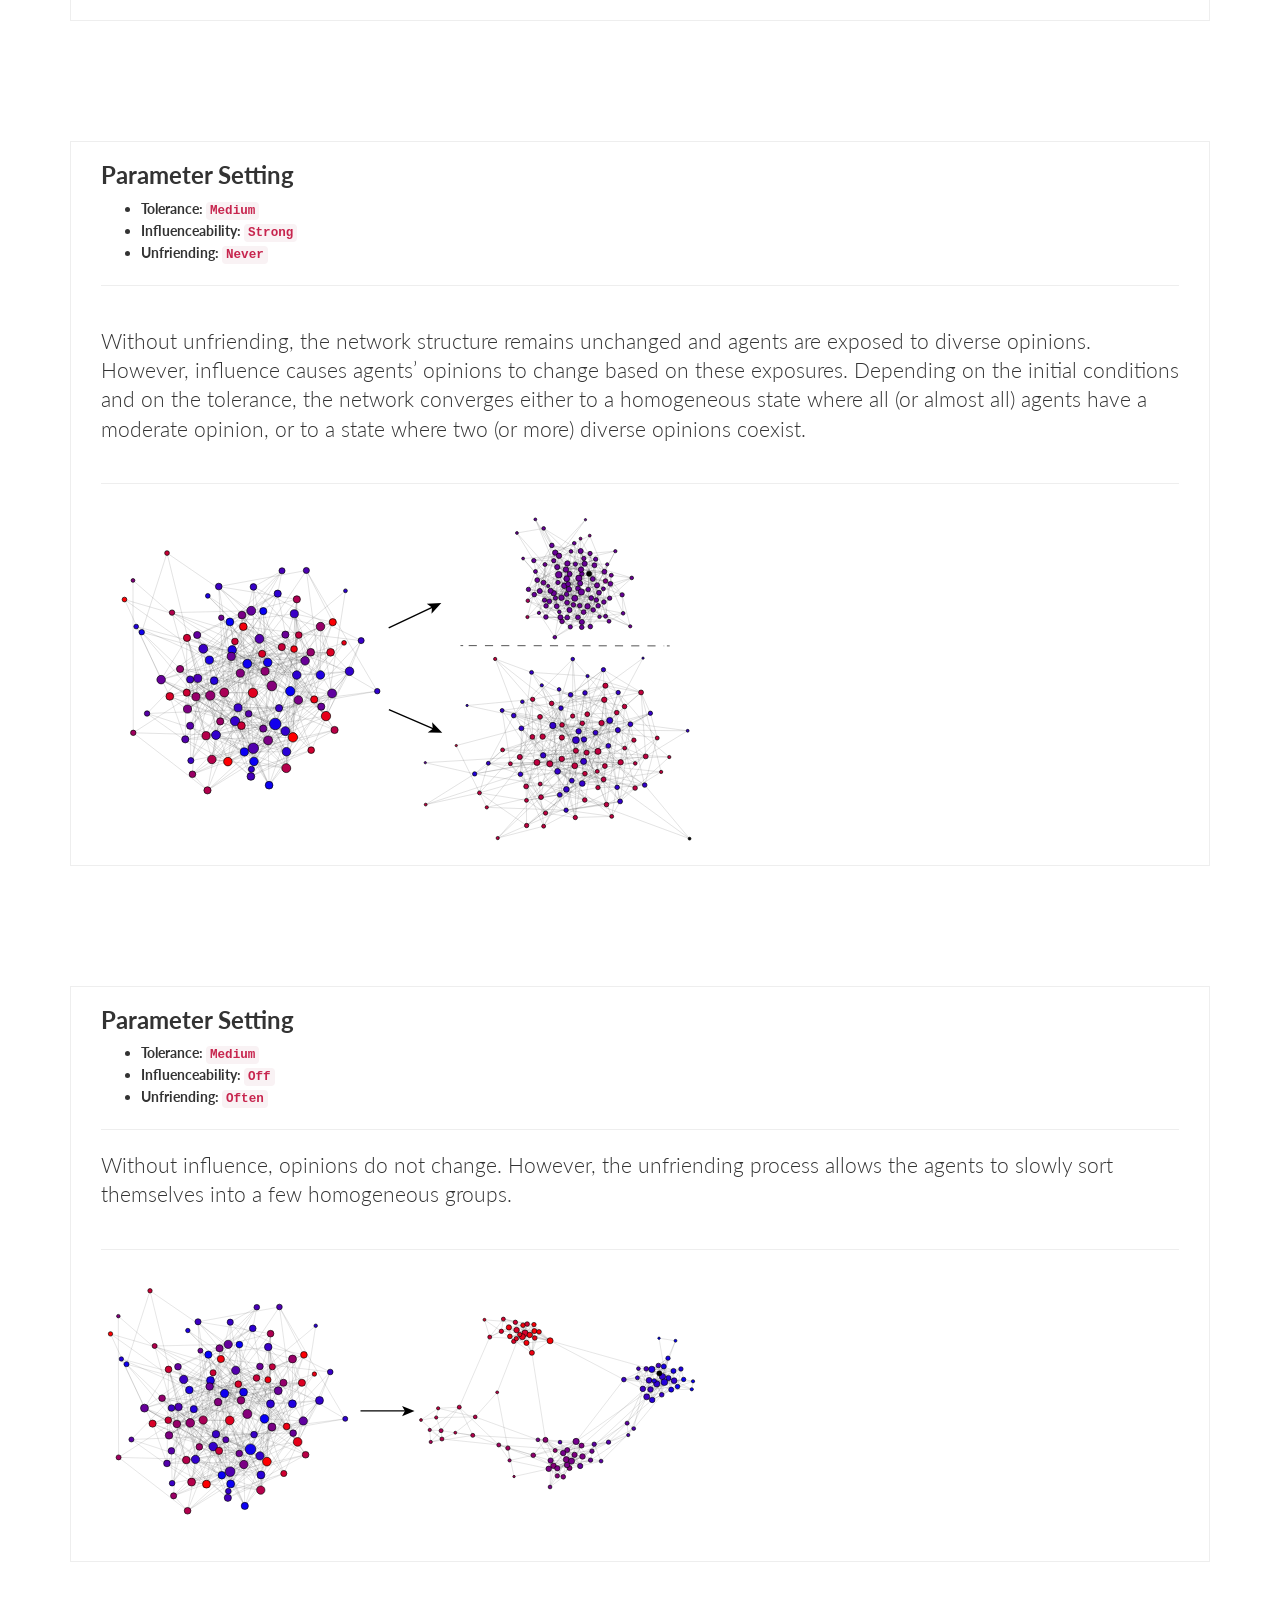
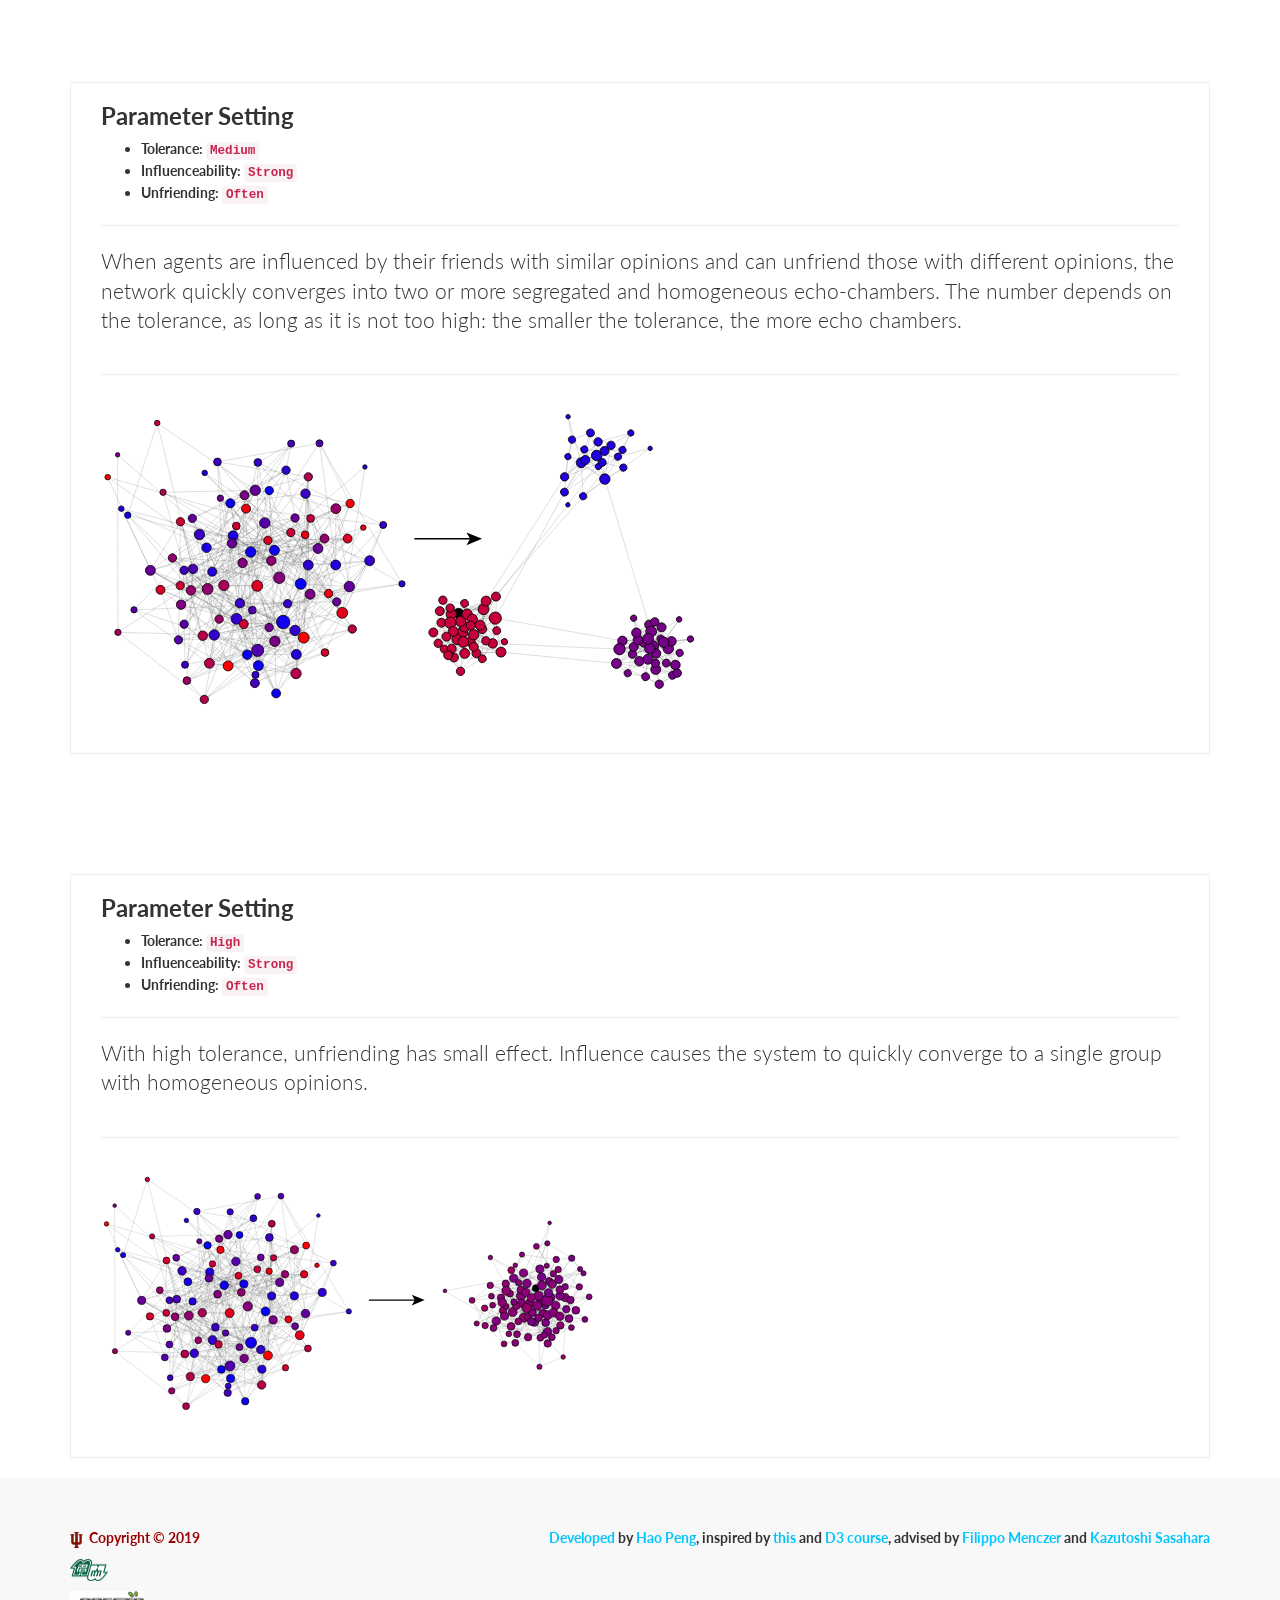
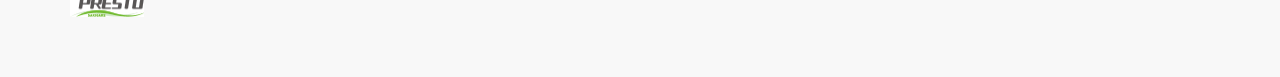
==== commit cb4ebfce: "tweak to text" ====
--- a/index.html
+++ b/index.html
@@ -132,11 +132,11 @@
                 <div id="y-axis-label" style="position: absolute;
                   transform: rotate(-90deg);
                   top: 50%;
-                  left: -6.5rem;
+                  left: -5.5rem;
                   text-align: center;
                   font-size: 14px;
                   font-weight: bold;">
-                  Individual Favorability
+                  Chance of support
                 </div>
                 <div id="demo-epicurves"></div>
                 <div id="plot-xlable"><span class="lang-command">Time</span></div>
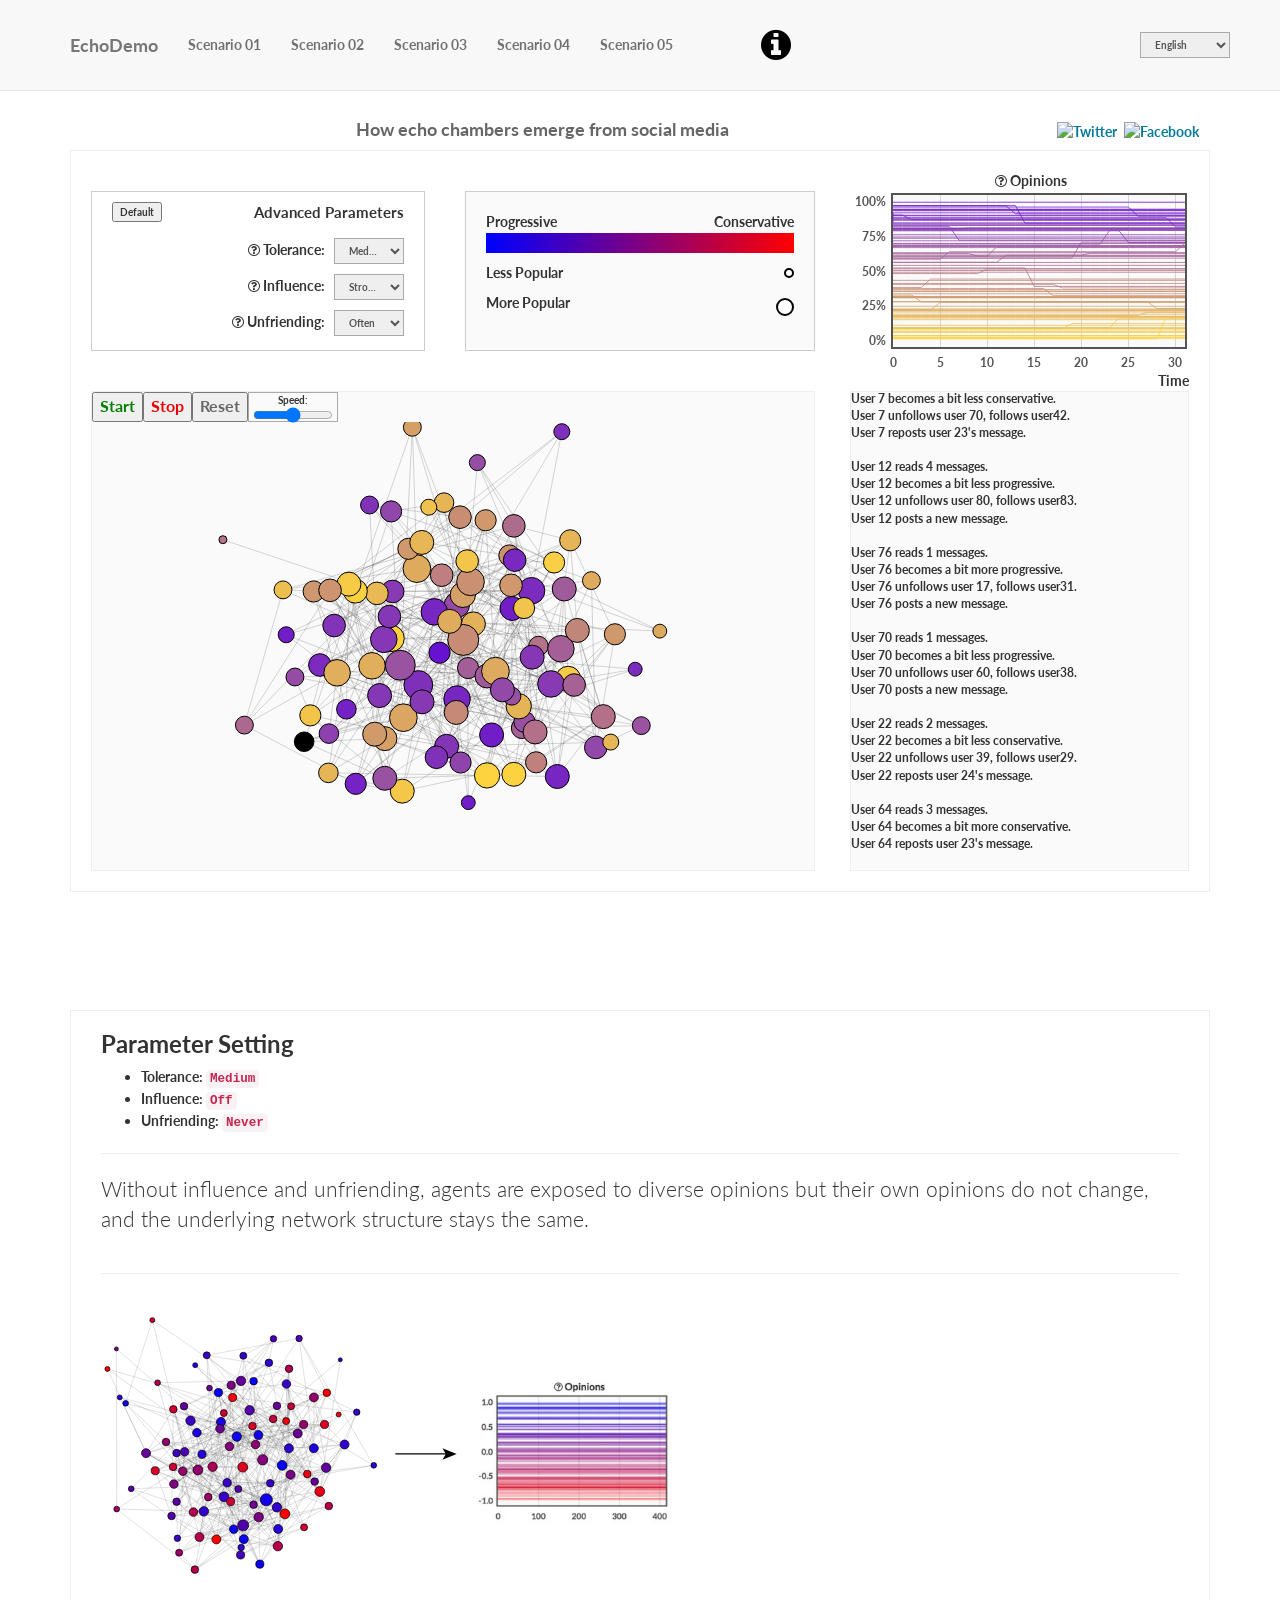
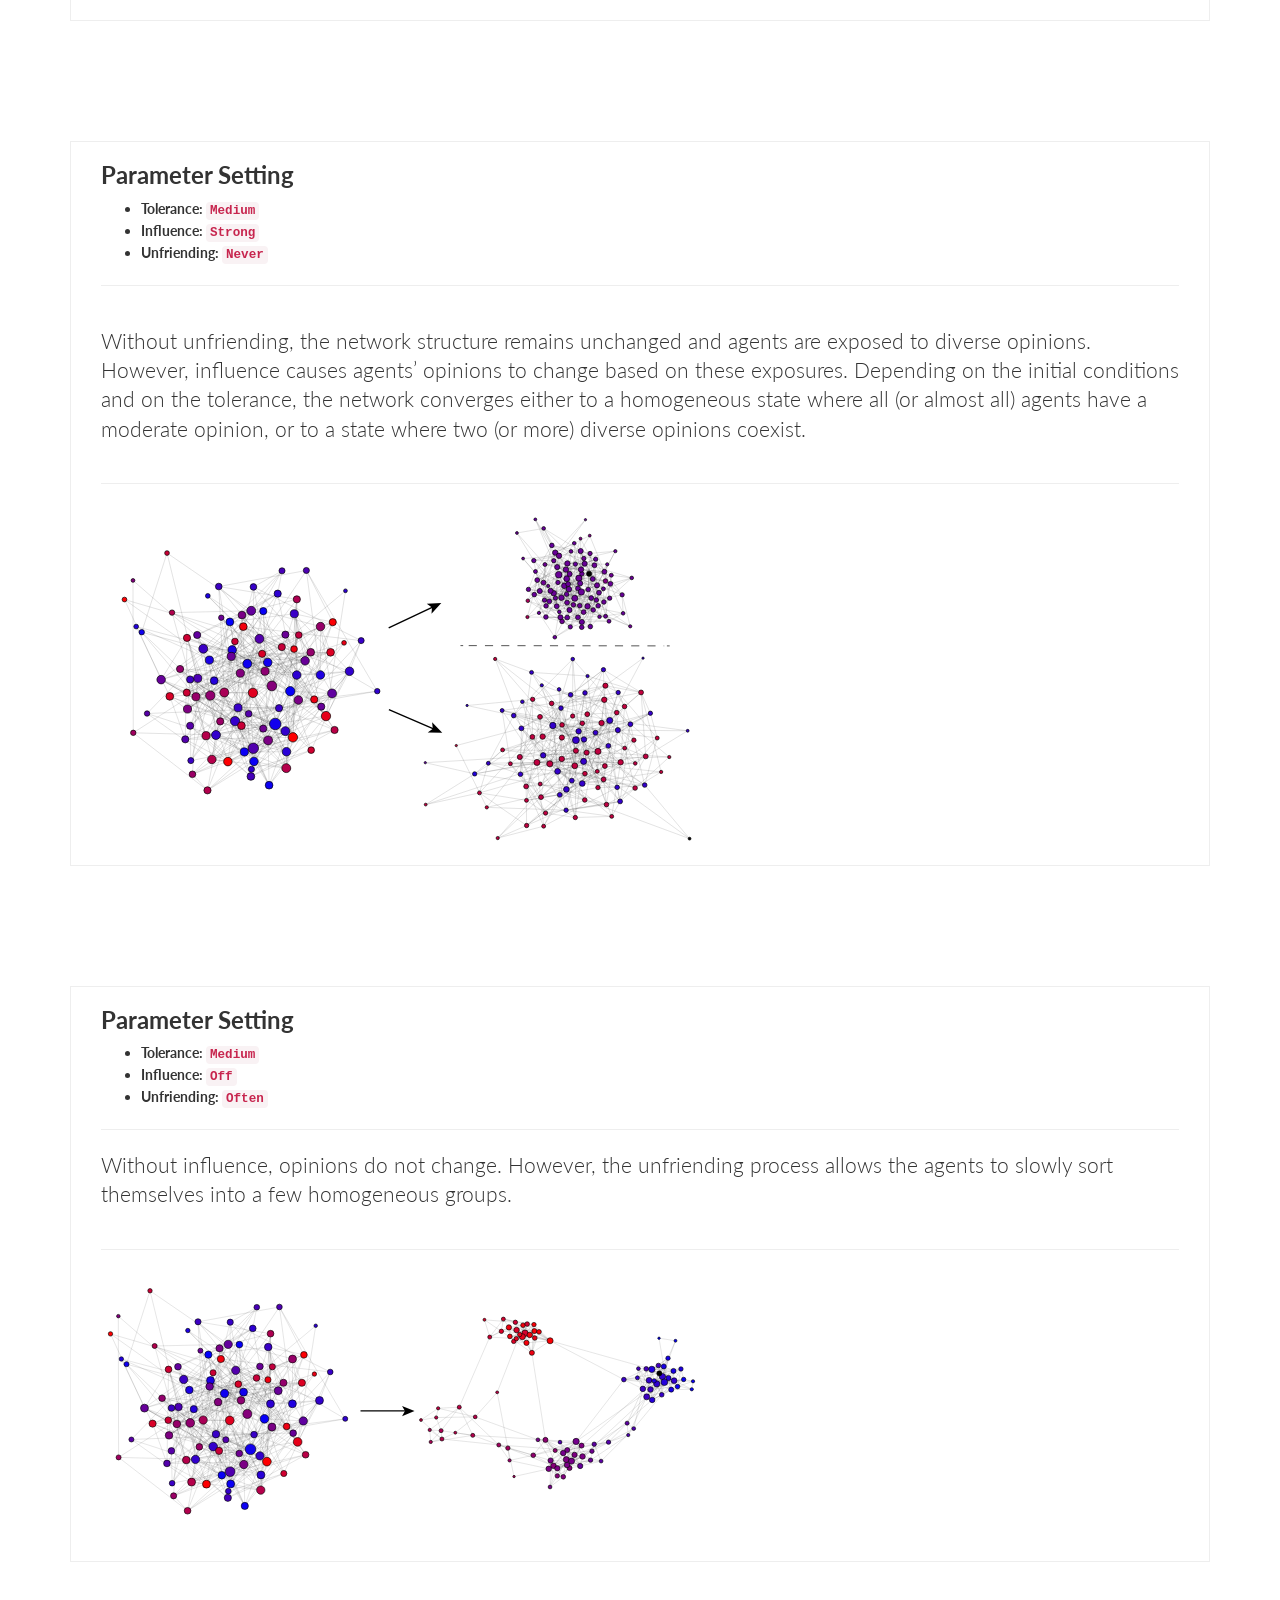
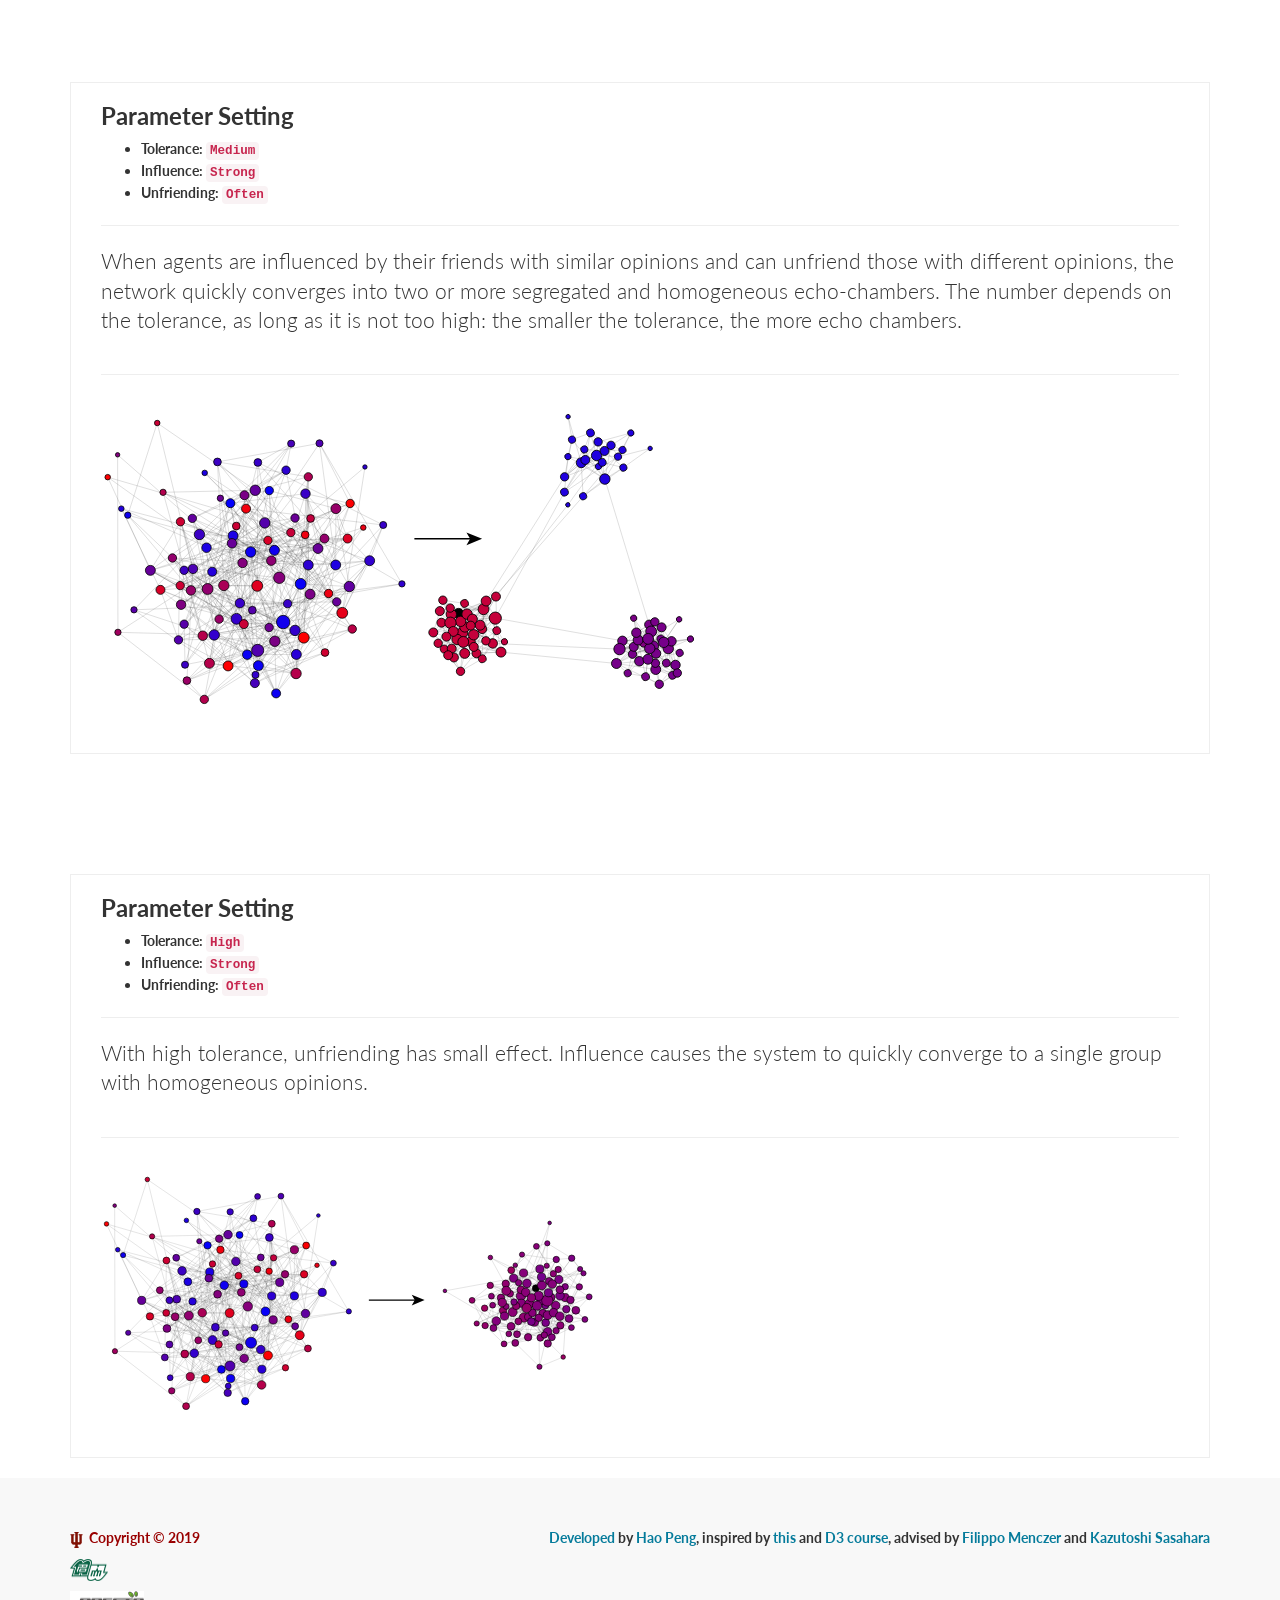
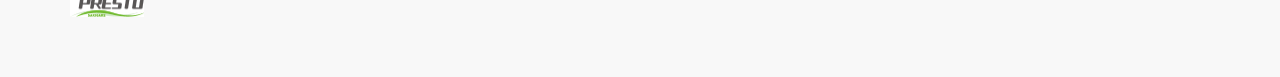
==== commit 3240e52b: "updates to meet site accessibility requirements" ====
--- a/index.html
+++ b/index.html
@@ -1,11 +1,11 @@
 <!DOCTYPE html>
-<html>
+<html lang="en">
 
 <head>
-<title>Social Media Echo Chamber Simulation</title>
+<title>Social Media Echo Chamber</title>
 <meta charset="utf-8"/>
 <meta name="viewport" content="width=device-width, height=device-height, initial-scale=1">
-<meta property="og:title" content="Echo Chamber Simulation" />
+<meta property="og:title" content="EchoDemo" />
 <meta property="og:description" content="How echo chambers emerge from social media" />
 <meta property="og:url" content="https://haoopeng.github.io/echo-demo/" />
 <meta property="og:image" content="https://haoopeng.github.io/echo-demo/img/EchoDemo.jpg" />
@@ -18,7 +18,6 @@
 <link type="text/css" rel="stylesheet" href="css/main.css"/>
 <link type="text/css" rel="stylesheet" href="css/jBox.css"/>
 <link type="text/css" rel="stylesheet" href="css/scrolling-nav.css"/>
-<script src="https://cdnjs.cloudflare.com/ajax/libs/canvg/1.1/canvg.js" integrity="sha512-Qw1+j4vl/AjCqxrx/omDzobdEepDHathD3Z0bwulQSrLlaTtTWhiH3sMSDU4oK2TP2EfyzHgg33gh2zxUAI3EQ==" crossorigin="anonymous" referrerpolicy="no-referrer"></script>
 </head>
 
 <!-- <body> -->
@@ -60,7 +59,7 @@
                     </li>
                 </ul>
                 <i id="info-tab" class="fa fa-info-circle"></i>
-                <select id="soflow-l" onChange="languagesselectorListener()">
+                <select id="soflow-l" aria-label="Language Selection" onChange="languagesselectorListener()">
                 </select>
             </div>
         </div>
@@ -88,27 +87,27 @@
                   <div id="para-title">
                     <button id="default-button"><span class="lang-command">Default</span></button><span class="lang-command">AdvancedParameters</span>
                   </div>
-                  <div id="para-line"><i class="fa fa-question-circle-o" aria-hidden="true" title="$UnfriendingDiscription"></i> <span class="lang-command">Unfriending</span>:&nbsp;&nbsp;
-                    <select id="soflow-u">
-                      <option value="0" selected="selected">$Never</option>
-                      <option value="0.5">$Sometimes</option>
-                      <option value="0.9">$Often</option>
+                  <div class="para-line"><i class="fa fa-question-circle-o" aria-hidden="true" title="$ToleranceDiscription"></i> <span class="lang-command">Tolerance</span>:&nbsp;&nbsp;
+                    <select id="soflow-t" aria-label="Tolerance Selection">
+                      <option value="0.2">$Low</option>
+                      <option value="0.4" selected="selected">$Medium</option>
+                      <option value="1.0">$High</option>
                     </select>
                   </div>
-                  <div id="para-line"><i class="fa fa-question-circle-o" aria-hidden="true" title="$ToleranceDiscription"></i> <span class="lang-command">Tolerance</span>:&nbsp;&nbsp;
-                    <select id="soflow-t">
-                      <option value="0.2">$Low</option>
-                      <option value="0.4">$Medium</option>
-                      <option value="1.0" selected="selected">$High</option>
-                    </select>
-                  </div>
-                  <div id="para-line"><i class="fa fa-question-circle-o" aria-hidden="true" title="$InfluenceDiscription"></i> <span class="lang-command">Influenceability</span>:&nbsp;&nbsp;
-                    <select id="soflow-i">
+                  <div class="para-line"><i class="fa fa-question-circle-o" aria-hidden="true" title="$InfluenceDiscription"></i> <span class="lang-command">Influence</span>:&nbsp;&nbsp;
+                    <select id="soflow-i" aria-label="Influence Selection">
                       <option value="0">$Off</option>
                       <option value="0.2">$Weak</option>
                       <option value="0.8" selected="selected">$Strong</option>
                     </select>
-                  </div>                  
+                  </div>
+                  <div class="para-line"><i class="fa fa-question-circle-o" aria-hidden="true" title="$UnfriendingDiscription"></i> <span class="lang-command">Unfriending</span>:&nbsp;&nbsp;
+                    <select id="soflow-u" aria-label="Unfriend Selection">
+                      <option value="0">$Never</option>
+                      <option value="0.5">$Sometimes</option>
+                      <option value="0.9" selected="selected">$Often</option>
+                    </select>
+                  </div>
                 </div>
               </div>
 
@@ -116,11 +115,11 @@
                 <div id="demo-legend">
                     <span class="lang-command">Progressive</span><span id="demo-right" class="lang-command">Conservative</span>
                     <img src="img/RdPrBu.png" width="100%" height="20" alt="RdPrBu" style="max-width:100%;">
-                    <div id="para-line"></div>
-                    <div id="para-line">
+                    <div class="para-line"></div>
+                    <div class="para-line">
                       <span class="lang-command">LessPopular</span><span class="symbol small"></span>
                     </div>
-                    <div id="para-line">
+                    <div class="para-line">
                       <span class="lang-command">MorePopular</span><span class="symbol large"></span>
                     </div>
                 </div>
@@ -129,15 +128,6 @@
             <div class="col-sm-4 col-xs-12">
               <div id="demo-plot">
                 <div id="plot-title">&nbsp;&nbsp;&nbsp;&nbsp;&nbsp;&nbsp;<i class="fa fa-question-circle-o" aria-hidden="true" title="$GraphDiscription"></i> <span class="lang-command">GraphTitle</span></div>
-                <div id="y-axis-label" style="position: absolute;
-                  transform: rotate(-90deg);
-                  top: 50%;
-                  left: -5.5rem;
-                  text-align: center;
-                  font-size: 14px;
-                  font-weight: bold;">
-                  Chance of support
-                </div>
                 <div id="demo-epicurves"></div>
                 <div id="plot-xlable"><span class="lang-command">Time</span></div>
               </div>
@@ -151,13 +141,12 @@
                 <button id="start-button"><span class="lang-command">Start</span></button>
                 <button id="stop-button"><span class="lang-command">Stop</span></button>
                 <button id="reset-button"><span class="lang-command">Reset</span></button>
-                <span id="speed-box"><span class="lang-command">Speed</span>:</ br><input id="speed" type="range" min="0" max = "199" value="100" step="1" /></span>
-                <button id="screenshot-button" style="float: right;"><span class="lang-command">Screenshot</span></button>
+                <span id="speed-box"><span class="lang-command">Speed</span>:</ br><input id="speed" aria-label="Speed Range Selector" type="range" min="0" max = "199" value="100" step="1" /></span>
               </div>
             </div>
 
             <div class="col-sm-4 col-xs-12">
-              <div id="demo-chatting">
+              <div id="demo-chatting" tabindex="0">
               </div>
             </div>
           </div>
@@ -167,13 +156,13 @@
 
     <section id="scenario01" class="tutorial-section">
         <div class="container">
-          <div id="tutorial-box">
+          <div class="tutorial-box">
             <div class="row">
                 <div class="col-xs-12">
                     <h3 class="lang-command">ParameterSetting</h3>
                     <ul>
                       <li><span class="lang-command">Tolerance</span>: <code class="lang-command">Medium</code></li>
-                      <li><span class="lang-command">Influenceability</span>: <code class="lang-command">Off</code></li>
+                      <li><span class="lang-command">Influence</span>: <code class="lang-command">Off</code></li>
                       <li><span class="lang-command">Unfriending</span>: <code class="lang-command">Never</code></li>
                     </ul>
                     <hr>
@@ -197,13 +186,13 @@
 
     <section id="scenario02" class="tutorial-section">
         <div class="container">
-          <div id="tutorial-box">
+          <div class="tutorial-box">
             <div class="row">
                 <div class="col-xs-12">
                     <h3 class="lang-command"><span class="lang-command">ParameterSetting</span></h3>
                     <ul>
                       <li><span class="lang-command">Tolerance</span>: <code class="lang-command">Medium</code></li>
-                      <li><span class="lang-command">Influenceability</span>: <code class="lang-command">Strong</code></li>
+                      <li><span class="lang-command">Influence</span>: <code class="lang-command">Strong</code></li>
                       <li><span class="lang-command">Unfriending</span>: <code class="lang-command">Never</code></li>
                     </ul>
                     <hr>
@@ -227,13 +216,13 @@
 
     <section id="scenario03" class="tutorial-section">
         <div class="container">
-          <div id="tutorial-box">
+          <div class="tutorial-box">
             <div class="row">
                 <div class="col-xs-12">
                     <h3 class="lang-command">ParameterSetting</h3>
                     <ul>
                       <li><span class="lang-command">Tolerance</span>: <code class="lang-command">Medium</code></li>
-                      <li><span class="lang-command">Influenceability</span>: <code class="lang-command">Off</code></li>
+                      <li><span class="lang-command">Influence</span>: <code class="lang-command">Off</code></li>
                       <li><span class="lang-command">Unfriending</span>: <code class="lang-command">Often</code></li>
                     </ul>
                     <hr>
@@ -257,13 +246,13 @@
 
     <section id="scenario04" class="tutorial-section">
         <div class="container">
-          <div id="tutorial-box">
+          <div class="tutorial-box">
             <div class="row">
                 <div class="col-xs-12">
                     <h3 class="lang-command">ParameterSetting</h3>
                     <ul>
                       <li><span class="lang-command">Tolerance</span>: <code class="lang-command">Medium</code></li>
-                      <li><span class="lang-command">Influenceability</span>: <code class="lang-command">Strong</code></li>
+                      <li><span class="lang-command">Influence</span>: <code class="lang-command">Strong</code></li>
                       <li><span class="lang-command">Unfriending</span>: <code class="lang-command">Often</code></li>
                     </ul>
                     <hr>
@@ -287,13 +276,13 @@
 
     <section id="scenario05" class="tutorial-section">
         <div class="container">
-          <div id="tutorial-box">
+          <div class="tutorial-box">
             <div class="row">
                 <div class="col-xs-12">
                     <h3 class="lang-command">ParameterSetting</h3>
                     <ul>
                       <li><span class="lang-command">Tolerance</span>: <code class="lang-command">High</code></li>
-                      <li><span class="lang-command">Influenceability</span>: <code class="lang-command">Strong</code></li>
+                      <li><span class="lang-command">Influence</span>: <code class="lang-command">Strong</code></li>
                       <li><span class="lang-command">Unfriending</span>: <code class="lang-command">Often</code></li>
                     </ul>
                     <hr>
@@ -320,9 +309,9 @@
         <div class="row">
           <div class="col-md-2 col-sm-12">
             <div id="copyright">
-              <p><img src="img/block-iu.png" height="16" width="13" alt="IUB" align="top">&nbsp; <a id="copy" href="https://www.iu.edu/copyright/index.html">Copyright &copy; 2019</a><br/></p>
-              <p><a id="copy" href="http://www.nagoya-u.ac.jp/"><img src="img/NU_logo.png" height="22" width="38" alt="Nagoya Univ" border="0"></a></p>
-              <p><a id="copy" href="http://www.jst.go.jp/kisoken/presto/en/index.html"><img src="img/presto_enS.jpg" height="26" width="74" alt="Presto" border="0"></a></p>
+              <p><img src="img/block-iu.png" height="16" width="13" alt="IUB" align="top">&nbsp; <a class="copy" href="https://www.iu.edu/copyright/index.html">Copyright &copy; 2019</a><br/></p>
+              <p><a class="copy" href="http://www.nagoya-u.ac.jp/"><img src="img/NU_logo.png" height="22" width="38" alt="Nagoya Univ" border="0"></a></p>
+              <p><a class="copy" href="http://www.jst.go.jp/kisoken/presto/en/index.html"><img src="img/presto_enS.jpg" height="26" width="74" alt="Presto" border="0"></a></p>
             </div>
           </div>
           <div class="col-md-10 col-sm-12">
--- a/css/main.css
+++ b/css/main.css
@@ -8,7 +8,7 @@
   border: 1px solid #eee;
 }
 
-div#tutorial-box {
+div.tutorial-box {
   border: 1px solid #eee;
   padding: 30px;
   padding-top: 0px;
@@ -45,7 +45,7 @@
   margin-bottom: 15px;
 }
 
-div#para-line {
+div.para-line {
   margin-bottom: 10px;
 }
 
@@ -173,7 +173,7 @@
 }
 
 button#stop-button {
-  color: #FF0000;
+  color: #E70303;
 }
 
 button#default-button {
@@ -198,12 +198,16 @@
 
 a {
   text-decoration: none;
-  color: #00c6ff;
-}
-
-a#copy {
+  color: #057B9B;
+}
+
+a.copy {
   text-decoration: none;
   color: #990000;
+}
+
+.navbar-default .navbar-nav>li>a.page-scroll {
+  color: #717171;
 }
 
 div#footer {
